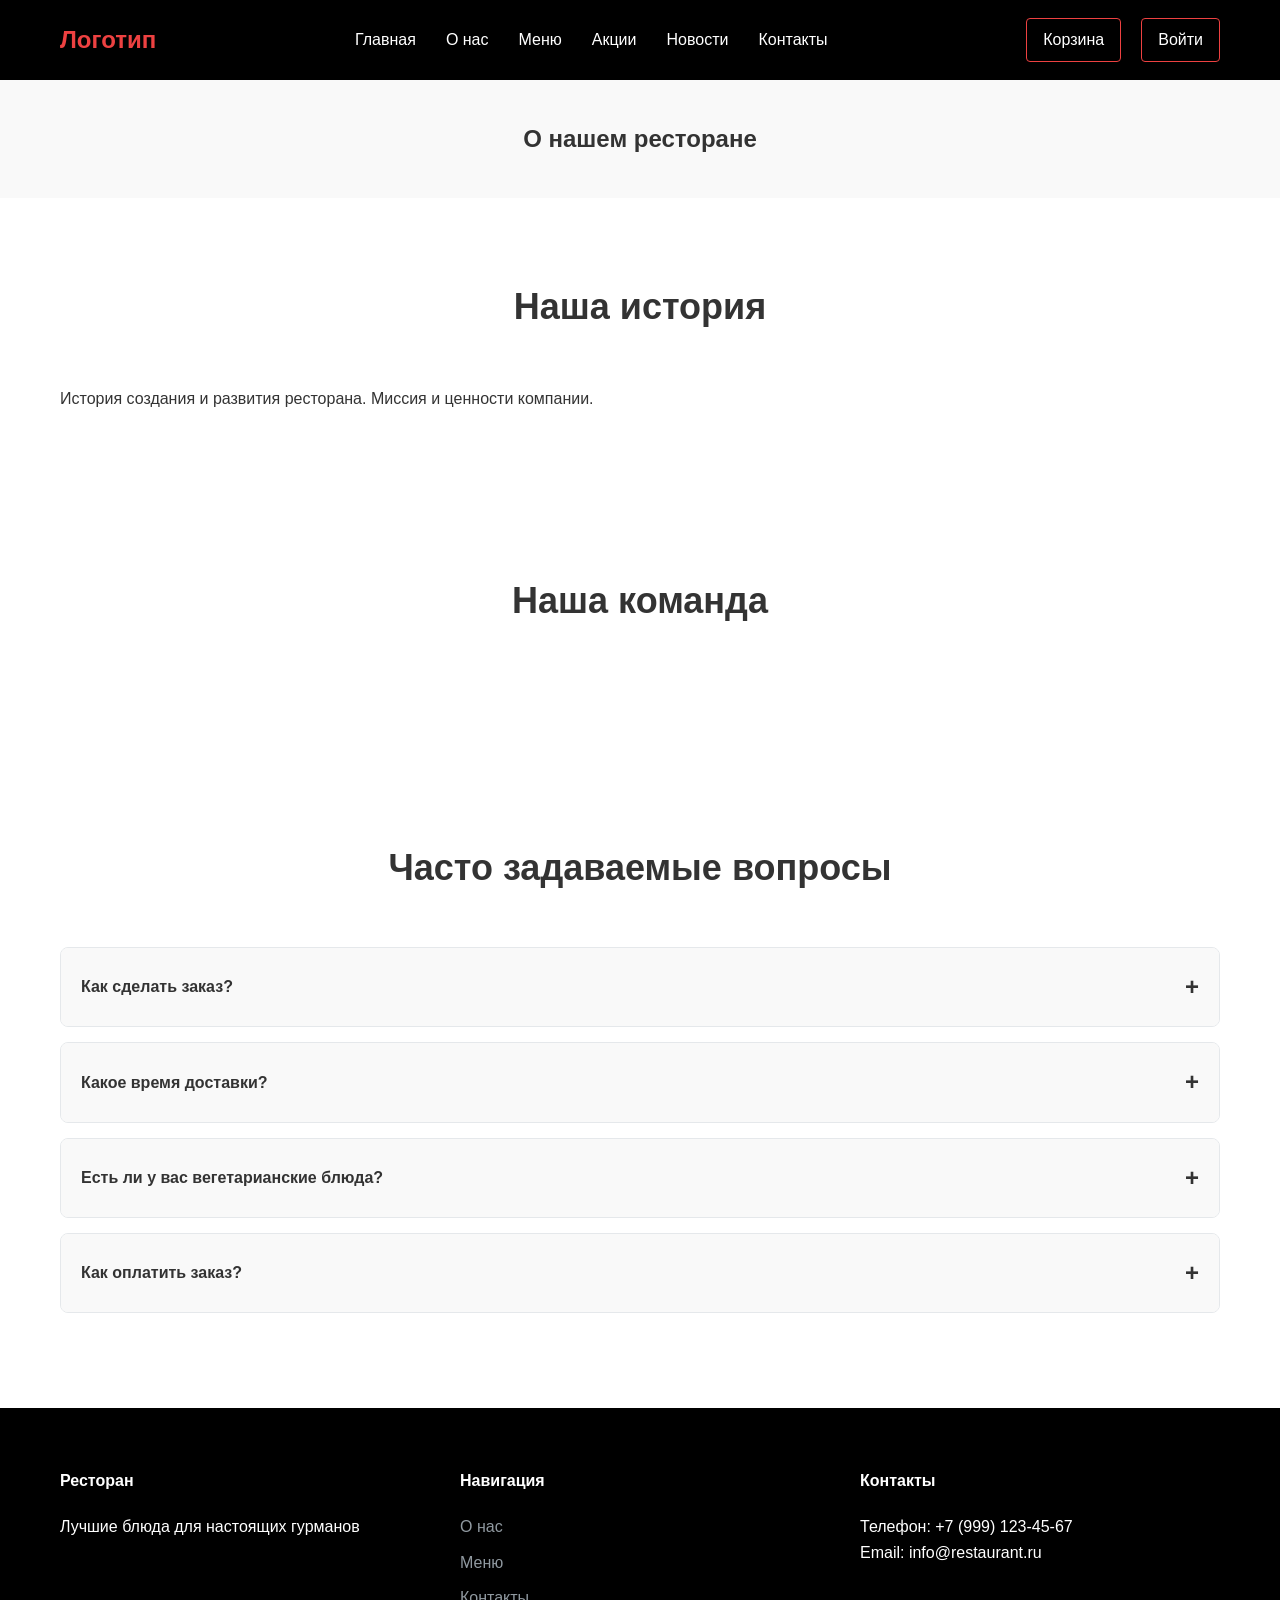
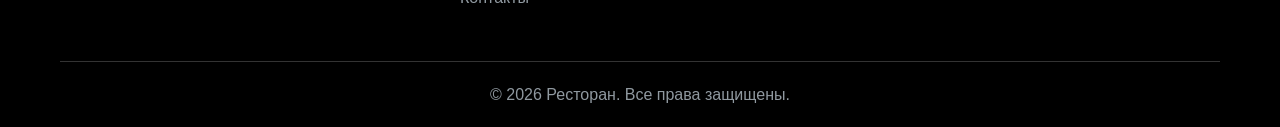
==== frontend/about.html @ 415042d4 "Initial commit: full project skeleton for restaurant-cafe practice" ====
<!DOCTYPE html>
<html lang="ru">
<head>
    <meta charset="UTF-8">
    <meta name="viewport" content="width=device-width, initial-scale=1.0">
    <title>О нас — Ресторан</title>
    <link rel="stylesheet" href="css/color.css">
    <link rel="stylesheet" href="css/style.css">
</head>
<body>
    <header class="header">
        <div class="container">
            <a href="index.html" class="logo">Логотип</a>
            <nav class="nav">
                <ul>
                    <li><a href="index.html">Главная</a></li>
                    <li><a href="about.html">О нас</a></li>
                    <li><a href="menu.html">Меню</a></li>
                    <li><a href="promotions.html">Акции</a></li>
                    <li><a href="news.html">Новости</a></li>
                    <li><a href="contact.html">Контакты</a></li>
                </ul>
            </nav>
            <div class="header-actions">
                <a href="cart.html">Корзина</a>
                <a href="login.html">Войти</a>
            </div>
        </div>
    </header>

    <section class="page-hero">
        <div class="container">
            <h1>О нашем ресторане</h1>
        </div>
    </section>

    <section class="about-story">
        <div class="container">
            <h2>Наша история</h2>
            <p>История создания и развития ресторана. Миссия и ценности компании.</p>
        </div>
    </section>

    <section class="about-team">
        <div class="container">
            <h2>Наша команда</h2>
            <div class="team-grid">
                <!-- Карточки команды -->
            </div>
        </div>
    </section>

    <section class="faq">
        <div class="container">
            <h2>Часто задаваемые вопросы</h2>
            <div class="faq-list" id="faq-list">
                <!-- FAQ аккордеон через JS -->
            </div>
        </div>
    </section>

    <footer class="footer">
        <div class="container">
            <div class="footer-grid">
                <div class="footer-col">
                    <h4>Ресторан</h4>
                    <p>Лучшие блюда для настоящих гурманов</p>
                </div>
                <div class="footer-col">
                    <h4>Навигация</h4>
                    <ul>
                        <li><a href="about.html">О нас</a></li>
                        <li><a href="menu.html">Меню</a></li>
                        <li><a href="contact.html">Контакты</a></li>
                    </ul>
                </div>
                <div class="footer-col">
                    <h4>Контакты</h4>
                    <p>Телефон: +7 (999) 123-45-67</p>
                    <p>Email: info@restaurant.ru</p>
                </div>
            </div>
            <div class="footer-bottom">
                <p>&copy; 2026 Ресторан. Все права защищены.</p>
            </div>
        </div>
    </footer>

    <script src="js/faq.js"></script>
    <script src="js/main.js"></script>
</body>
</html>
---- frontend/css/color.css ----
:root {
    /* Цветовая палитра */
    --color-primary: #ED4141;        /* Основной цвет (кнопки, акценты) */
    --color-primary-hover: #c92e2e;  /* При наведении */
    --color-bg: #FFF;                /* Фоновый цвет */
    --color-text: #333;              /* Цвет текста */
    --color-text-light: #9099A0;     /* Дополнительный текст */
    --color-header-footer: #000;     /* Шапка и подвал */
    --color-border: #E5E8EB;         /* Границы */
    --color-light: #F8B3B3;          /* Дополнительный светлый */
    --color-bg-section: #F9F9F9;     /* Фон секций */

    /* Шрифты */
    --font-main: 'Open Sans', Arial, sans-serif;
    --font-heading: 'Montserrat', Arial, sans-serif;

    /* Размеры */
    --container-width: 1200px;
    --header-height: 80px;
}
---- frontend/css/style.css ----
/* ========== RESET & BASE ========== */
*, *::before, *::after {
    margin: 0;
    padding: 0;
    box-sizing: border-box;
}

body {
    font-family: var(--font-main);
    color: var(--color-text);
    background: var(--color-bg);
    line-height: 1.6;
}

a {
    text-decoration: none;
    color: inherit;
}

ul { list-style: none; }

img { max-width: 100%; display: block; }

.container {
    max-width: var(--container-width);
    margin: 0 auto;
    padding: 0 20px;
}

/* ========== HEADER ========== */
.header {
    position: fixed;
    top: 0;
    left: 0;
    width: 100%;
    height: var(--header-height);
    background: var(--color-header-footer);
    color: #fff;
    z-index: 1000;
    display: flex;
    align-items: center;
}

.header .container {
    display: flex;
    justify-content: space-between;
    align-items: center;
    width: 100%;
}

.logo {
    font-family: var(--font-heading);
    font-size: 24px;
    font-weight: bold;
    color: var(--color-primary);
}

.nav ul {
    display: flex;
    gap: 30px;
}

.nav a {
    color: #fff;
    transition: color 0.3s;
}

.nav a:hover {
    color: var(--color-primary);
}

.header-actions {
    display: flex;
    gap: 20px;
}

.header-actions a {
    color: #fff;
    padding: 8px 16px;
    border: 1px solid var(--color-primary);
    border-radius: 4px;
    transition: all 0.3s;
}

.header-actions a:hover {
    background: var(--color-primary);
}

/* ========== BUTTONS ========== */
.btn {
    display: inline-block;
    padding: 12px 30px;
    background: var(--color-primary);
    color: #fff;
    border: none;
    border-radius: 4px;
    cursor: pointer;
    font-size: 16px;
    transition: background 0.3s;
}

.btn:hover {
    background: var(--color-primary-hover);
}

/* ========== INTRO SECTION ========== */
.intro {
    height: 100vh;
    display: flex;
    align-items: center;
    justify-content: center;
    text-align: center;
    background: linear-gradient(rgba(0,0,0,0.6), rgba(0,0,0,0.6)), url('../images/intro-bg.jpg');
    background-size: cover;
    background-position: center;
    color: #fff;
}

.intro h1 {
    font-family: var(--font-heading);
    font-size: 48px;
    margin-bottom: 20px;
}

.intro p {
    font-size: 20px;
    margin-bottom: 30px;
}

/* ========== SECTIONS ========== */
section {
    padding: 80px 0;
}

section h2 {
    font-family: var(--font-heading);
    font-size: 36px;
    text-align: center;
    margin-bottom: 50px;
}

/* ========== ADVANTAGES ========== */
.advantages {
    background: var(--color-bg-section);
}

.advantages-grid {
    display: grid;
    grid-template-columns: repeat(3, 1fr);
    gap: 30px;
}

.advantage-card {
    text-align: center;
    padding: 40px 20px;
    background: var(--color-bg);
    border-radius: 8px;
    box-shadow: 0 2px 10px rgba(0,0,0,0.1);
}

.advantage-card h3 {
    font-family: var(--font-heading);
    margin-bottom: 15px;
}

/* ========== DISHES GRID ========== */
.dishes-grid {
    display: grid;
    grid-template-columns: repeat(auto-fill, minmax(280px, 1fr));
    gap: 30px;
}

.dish-card {
    background: var(--color-bg);
    border-radius: 8px;
    overflow: hidden;
    box-shadow: 0 2px 10px rgba(0,0,0,0.1);
    transition: transform 0.3s;
}

.dish-card:hover {
    transform: translateY(-5px);
}

.dish-card img {
    width: 100%;
    height: 200px;
    object-fit: cover;
}

.dish-card-body {
    padding: 20px;
}

.dish-card h3 {
    font-family: var(--font-heading);
    margin-bottom: 10px;
}

.dish-card .price {
    color: var(--color-primary);
    font-size: 20px;
    font-weight: bold;
}

/* ========== MENU FILTERS ========== */
.menu-filters {
    display: flex;
    justify-content: center;
    gap: 15px;
    margin-bottom: 40px;
    flex-wrap: wrap;
}

.filter-btn {
    padding: 10px 25px;
    border: 2px solid var(--color-border);
    background: transparent;
    border-radius: 25px;
    cursor: pointer;
    font-size: 16px;
    transition: all 0.3s;
}

.filter-btn.active,
.filter-btn:hover {
    background: var(--color-primary);
    color: #fff;
    border-color: var(--color-primary);
}

/* ========== FOOTER ========== */
.footer {
    background: var(--color-header-footer);
    color: #fff;
    padding: 60px 0 20px;
}

.footer-grid {
    display: grid;
    grid-template-columns: repeat(3, 1fr);
    gap: 40px;
    margin-bottom: 40px;
}

.footer-col h4 {
    font-family: var(--font-heading);
    margin-bottom: 20px;
}

.footer-col ul li {
    margin-bottom: 10px;
}

.footer-col a {
    color: var(--color-text-light);
    transition: color 0.3s;
}

.footer-col a:hover {
    color: var(--color-primary);
}

.footer-bottom {
    text-align: center;
    padding-top: 20px;
    border-top: 1px solid #333;
    color: var(--color-text-light);
}

/* ========== PAGE HERO ========== */
.page-hero {
    padding-top: calc(var(--header-height) + 40px);
    padding-bottom: 40px;
    background: var(--color-bg-section);
    text-align: center;
}

/* ========== AUTH FORMS ========== */
.auth-section {
    padding-top: calc(var(--header-height) + 40px);
    min-height: 100vh;
    display: flex;
    align-items: center;
    justify-content: center;
}

.auth-form {
    width: 100%;
    max-width: 400px;
    padding: 40px;
    background: var(--color-bg);
    border-radius: 8px;
    box-shadow: 0 2px 20px rgba(0,0,0,0.1);
}

.auth-form h2 {
    margin-bottom: 30px;
}

.auth-form input {
    width: 100%;
    padding: 12px 15px;
    margin-bottom: 20px;
    border: 1px solid var(--color-border);
    border-radius: 4px;
    font-size: 16px;
}

.auth-form .btn {
    width: 100%;
}

.auth-form p {
    text-align: center;
    margin-top: 20px;
}

.auth-form a {
    color: var(--color-primary);
}

/* ========== CART ========== */
.cart-content {
    padding-top: calc(var(--header-height) + 40px);
    min-height: 60vh;
}

.cart-total {
    display: flex;
    justify-content: space-between;
    align-items: center;
    padding: 20px;
    background: var(--color-bg-section);
    border-radius: 8px;
    margin-top: 30px;
    font-size: 20px;
    font-weight: bold;
}

/* ========== FAQ ========== */
.faq-item {
    border: 1px solid var(--color-border);
    border-radius: 8px;
    margin-bottom: 15px;
    overflow: hidden;
}

.faq-question {
    padding: 20px;
    background: var(--color-bg-section);
    cursor: pointer;
    font-weight: bold;
    display: flex;
    justify-content: space-between;
    align-items: center;
}

.faq-question::after {
    content: '+';
    font-size: 24px;
    transition: transform 0.3s;
}

.faq-item.active .faq-question::after {
    content: '-';
}

.faq-answer {
    padding: 0 20px;
    max-height: 0;
    overflow: hidden;
    transition: all 0.3s;
}

.faq-item.active .faq-answer {
    padding: 20px;
    max-height: 500px;
}

/* ========== RESPONSIVE ========== */
@media (max-width: 768px) {
    .advantages-grid,
    .footer-grid {
        grid-template-columns: 1fr;
    }

    .nav ul {
        gap: 15px;
    }

    .intro h1 {
        font-size: 32px;
    }
}
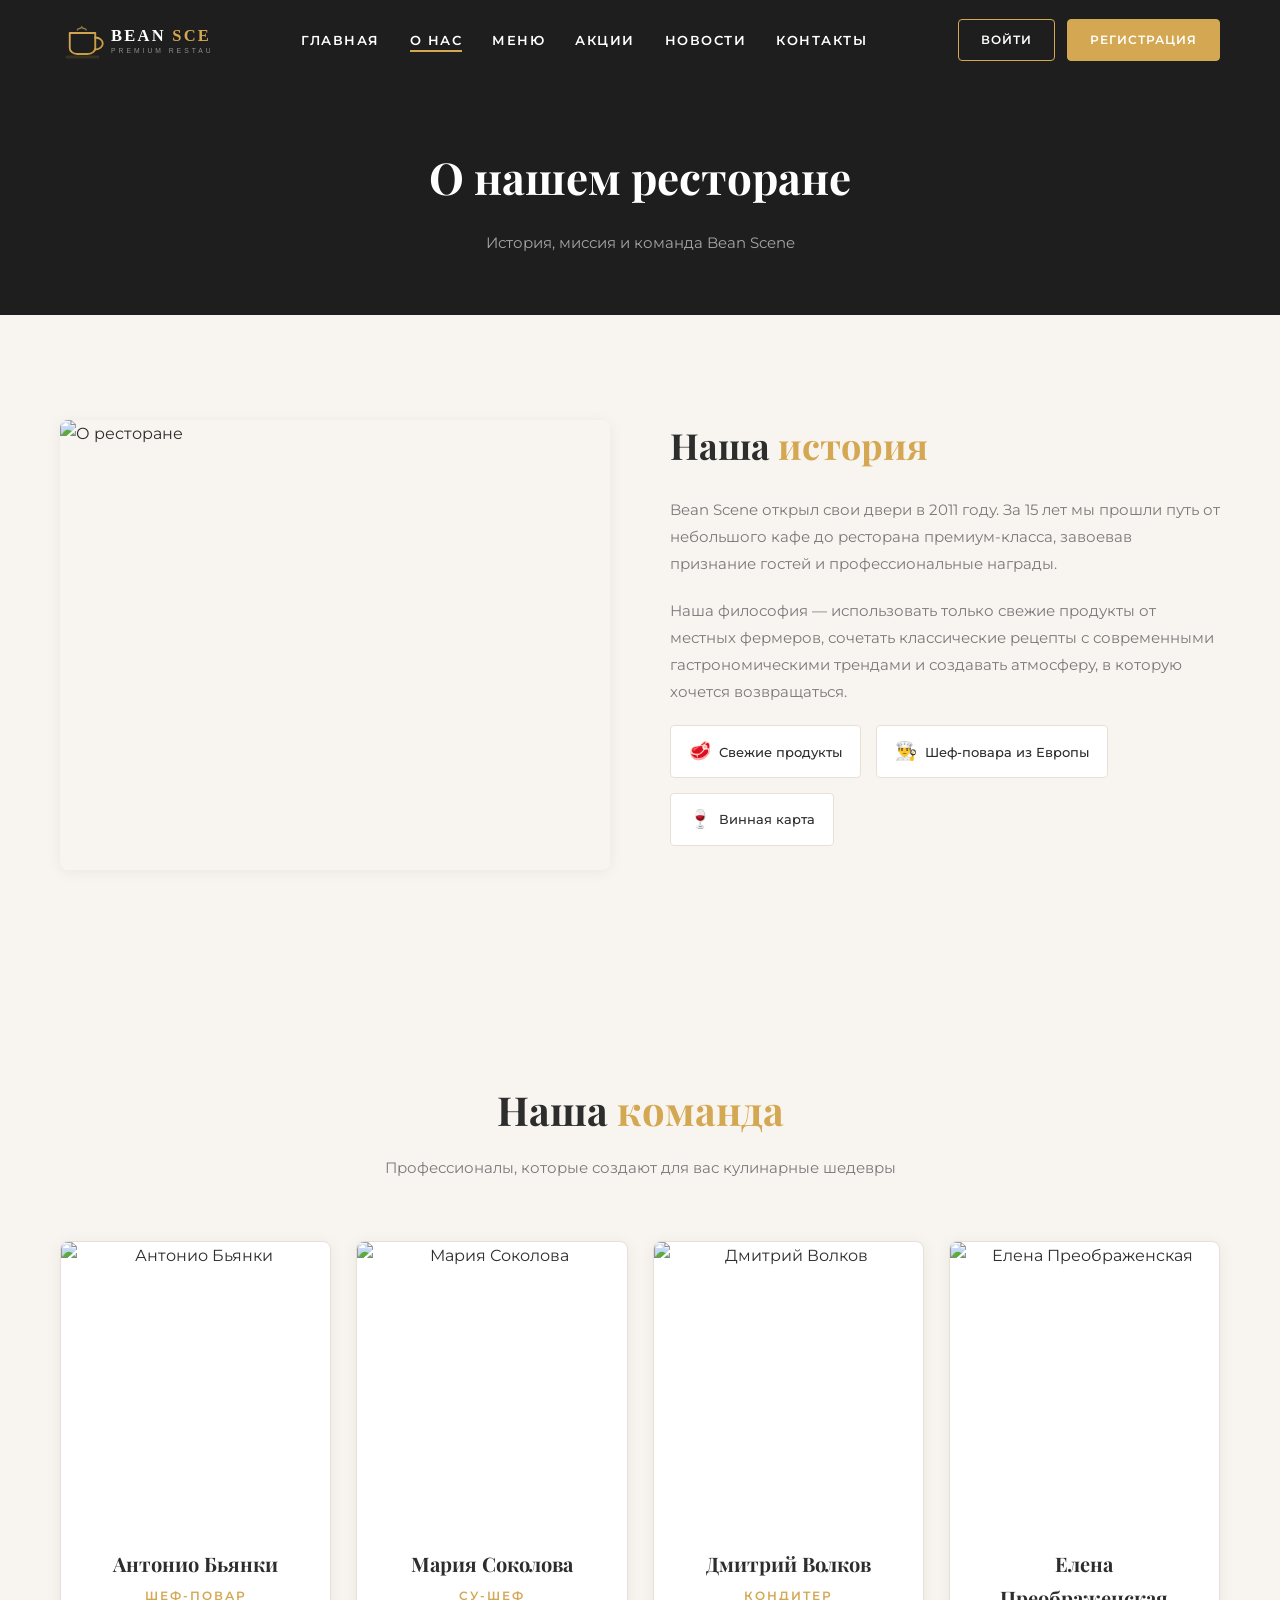
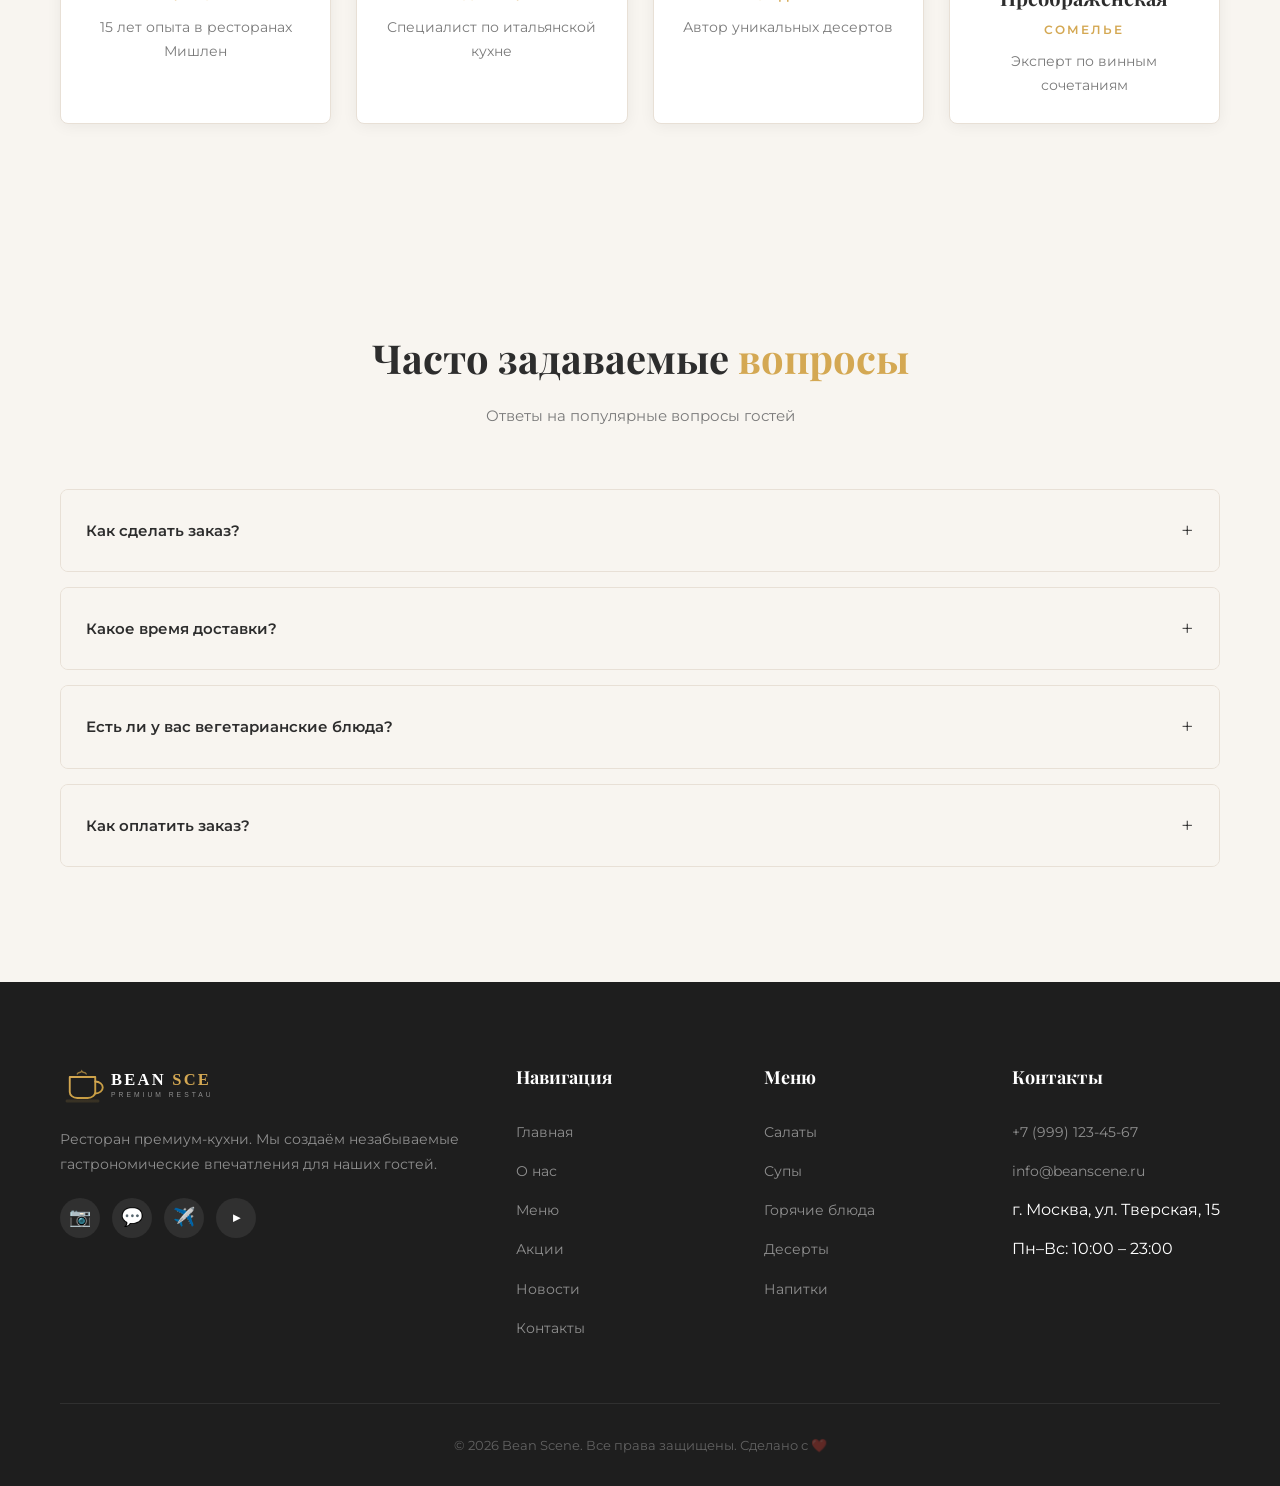
==== commit 5f3d8f14: "Add logo + full header/footer to all 8 pages: about, menu, promotions, news, contact, cart, login, r" ====
--- a/frontend/about.html
+++ b/frontend/about.html
@@ -3,18 +3,21 @@
 <head>
     <meta charset="UTF-8">
     <meta name="viewport" content="width=device-width, initial-scale=1.0">
-    <title>О нас — Ресторан</title>
+    <title>О нас — Bean Scene</title>
     <link rel="stylesheet" href="css/color.css">
     <link rel="stylesheet" href="css/style.css">
+    <link rel="icon" type="image/svg+xml" href="images/logo.svg">
 </head>
 <body>
-    <header class="header">
+    <header class="header" id="header">
         <div class="container">
-            <a href="index.html" class="logo">Логотип</a>
+            <a href="index.html" class="logo">
+                <img src="images/logo.svg" alt="Bean Scene" height="50">
+            </a>
             <nav class="nav">
                 <ul>
                     <li><a href="index.html">Главная</a></li>
-                    <li><a href="about.html">О нас</a></li>
+                    <li><a href="about.html" class="active">О нас</a></li>
                     <li><a href="menu.html">Меню</a></li>
                     <li><a href="promotions.html">Акции</a></li>
                     <li><a href="news.html">Новости</a></li>
@@ -22,8 +25,8 @@
                 </ul>
             </nav>
             <div class="header-actions">
-                <a href="cart.html">Корзина</a>
                 <a href="login.html">Войти</a>
+                <a href="register.html" class="btn-primary">Регистрация</a>
             </div>
         </div>
     </header>
@@ -31,30 +34,97 @@
     <section class="page-hero">
         <div class="container">
             <h1>О нашем ресторане</h1>
+            <p>История, миссия и команда Bean Scene</p>
         </div>
     </section>
 
-    <section class="about-story">
+    <section class="about">
         <div class="container">
-            <h2>Наша история</h2>
-            <p>История создания и развития ресторана. Миссия и ценности компании.</p>
-        </div>
-    </section>
-
-    <section class="about-team">
-        <div class="container">
-            <h2>Наша команда</h2>
-            <div class="team-grid">
-                <!-- Карточки команды -->
+            <div class="about-grid">
+                <div class="about-image fade-in">
+                    <img src="images/about.jpg" alt="О ресторане">
+                </div>
+                <div class="about-text fade-in">
+                    <h2>Наша <span>история</span></h2>
+                    <p>Bean Scene открыл свои двери в 2011 году. За 15 лет мы прошли путь от небольшого кафе до ресторана премиум-класса, завоевав признание гостей и профессиональные награды.</p>
+                    <p>Наша философия — использовать только свежие продукты от местных фермеров, сочетать классические рецепты с современными гастрономическими трендами и создавать атмосферу, в которую хочется возвращаться.</p>
+                    <div class="about-features">
+                        <div class="about-feature">
+                            <span class="feature-icon">🥩</span>
+                            <span>Свежие продукты</span>
+                        </div>
+                        <div class="about-feature">
+                            <span class="feature-icon">👨‍🍳</span>
+                            <span>Шеф-повара из Европы</span>
+                        </div>
+                        <div class="about-feature">
+                            <span class="feature-icon">🍷</span>
+                            <span>Винная карта</span>
+                        </div>
+                    </div>
+                </div>
             </div>
         </div>
     </section>
 
-    <section class="faq">
+    <section class="team-section">
         <div class="container">
-            <h2>Часто задаваемые вопросы</h2>
+            <h2 class="section-title fade-in">Наша <span>команда</span></h2>
+            <p class="section-subtitle fade-in">Профессионалы, которые создают для вас кулинарные шедевры</p>
+            <div class="team-grid">
+                <div class="team-card fade-in">
+                    <img class="team-card-image" src="images/placeholder.jpg" alt="Антонио Бьянки">
+                    <div class="team-card-body">
+                        <h3>Антонио Бьянки</h3>
+                        <div class="team-role">Шеф-повар</div>
+                        <p>15 лет опыта в ресторанах Мишлен</p>
+                    </div>
+                </div>
+                <div class="team-card fade-in">
+                    <img class="team-card-image" src="images/placeholder.jpg" alt="Мария Соколова">
+                    <div class="team-card-body">
+                        <h3>Мария Соколова</h3>
+                        <div class="team-role">Су-шеф</div>
+                        <p>Специалист по итальянской кухне</p>
+                    </div>
+                </div>
+                <div class="team-card fade-in">
+                    <img class="team-card-image" src="images/placeholder.jpg" alt="Дмитрий Волков">
+                    <div class="team-card-body">
+                        <h3>Дмитрий Волков</h3>
+                        <div class="team-role">Кондитер</div>
+                        <p>Автор уникальных десертов</p>
+                    </div>
+                </div>
+                <div class="team-card fade-in">
+                    <img class="team-card-image" src="images/placeholder.jpg" alt="Елена Преображенская">
+                    <div class="team-card-body">
+                        <h3>Елена Преображенская</h3>
+                        <div class="team-role">Сомелье</div>
+                        <p>Эксперт по винным сочетаниям</p>
+                    </div>
+                </div>
+            </div>
+        </div>
+    </section>
+
+    <section class="reviews">
+        <div class="container">
+            <h2 class="section-title fade-in">Часто задаваемые <span>вопросы</span></h2>
+            <p class="section-subtitle fade-in">Ответы на популярные вопросы гостей</p>
             <div class="faq-list" id="faq-list">
-                <!-- FAQ аккордеон через JS -->
+                <div class="faq-item">
+                    <div class="faq-question">Как забронировать столик?</div>
+                    <div class="faq-answer">Вы можете забронировать столик через форму на сайте, по телефону +7 (999) 123-45-67 или написав нам на email.</div>
+                </div>
+                <div class="faq-item">
+                    <div class="faq-question">Есть ли у вас доставка?</div>
+                    <div class="faq-answer">Да, мы доставляем блюда по Москве в пределах МКАД. Минимальная сумма заказа — 1500 ₽.</div>
+                </div>
+                <div class="faq-item">
+                    <div class="faq-question">Работаете ли вы в праздничные дни?</div>
+                    <div class="faq-answer">Да, мы работаем ежедневно с 10:00 до 23:00, включая выходные и праздничные дни.</div>
+                </div>
             </div>
         </div>
     </section>
@@ -63,25 +133,50 @@
         <div class="container">
             <div class="footer-grid">
                 <div class="footer-col">
-                    <h4>Ресторан</h4>
-                    <p>Лучшие блюда для настоящих гурманов</p>
+                    <a href="index.html" class="logo" style="margin-bottom: 20px;">
+                        <img src="images/logo.svg" alt="Bean Scene" height="40">
+                    </a>
+                    <p>Ресторан премиум-кухни. Мы создаём незабываемые гастрономические впечатления для наших гостей.</p>
+                    <div class="social-links">
+                        <a href="#" title="Instagram">📷</a>
+                        <a href="#" title="VK">💬</a>
+                        <a href="#" title="Telegram">✈️</a>
+                        <a href="#" title="YouTube">▶️</a>
+                    </div>
                 </div>
                 <div class="footer-col">
                     <h4>Навигация</h4>
                     <ul>
+                        <li><a href="index.html">Главная</a></li>
                         <li><a href="about.html">О нас</a></li>
                         <li><a href="menu.html">Меню</a></li>
+                        <li><a href="promotions.html">Акции</a></li>
+                        <li><a href="news.html">Новости</a></li>
                         <li><a href="contact.html">Контакты</a></li>
                     </ul>
                 </div>
                 <div class="footer-col">
+                    <h4>Меню</h4>
+                    <ul>
+                        <li><a href="menu.html">Салаты</a></li>
+                        <li><a href="menu.html">Супы</a></li>
+                        <li><a href="menu.html">Горячие блюда</a></li>
+                        <li><a href="menu.html">Десерты</a></li>
+                        <li><a href="menu.html">Напитки</a></li>
+                    </ul>
+                </div>
+                <div class="footer-col">
                     <h4>Контакты</h4>
-                    <p>Телефон: +7 (999) 123-45-67</p>
-                    <p>Email: info@restaurant.ru</p>
+                    <ul>
+                        <li><a href="tel:+79991234567">+7 (999) 123-45-67</a></li>
+                        <li><a href="mailto:info@beanscene.ru">info@beanscene.ru</a></li>
+                        <li>г. Москва, ул. Тверская, 15</li>
+                        <li>Пн–Вс: 10:00 – 23:00</li>
+                    </ul>
                 </div>
             </div>
             <div class="footer-bottom">
-                <p>&copy; 2026 Ресторан. Все права защищены.</p>
+                <p>&copy; 2026 Bean Scene. Все права защищены. Сделано с ❤️</p>
             </div>
         </div>
     </footer>
--- a/frontend/css/color.css
+++ b/frontend/css/color.css
@@ -1,20 +1,25 @@
 :root {
-    /* Цветовая палитра */
-    --color-primary: #ED4141;        /* Основной цвет (кнопки, акценты) */
-    --color-primary-hover: #c92e2e;  /* При наведении */
-    --color-bg: #FFF;                /* Фоновый цвет */
-    --color-text: #333;              /* Цвет текста */
-    --color-text-light: #9099A0;     /* Дополнительный текст */
-    --color-header-footer: #000;     /* Шапка и подвал */
-    --color-border: #E5E8EB;         /* Границы */
-    --color-light: #F8B3B3;          /* Дополнительный светлый */
-    --color-bg-section: #F9F9F9;     /* Фон секций */
+    /* === Цветовая палитра (65+ Restaurant Templates Style) === */
+    --color-primary: #D4A853;        /* Золотистый — акценты */
+    --color-primary-hover: #c49a3f;  /* При наведении */
+    --color-bg: #FFF;                /* Фоновый */
+    --color-bg-dark: #1E1E1E;        /* Тёмный фон */
+    --color-bg-section: #F8F5F0;     /* Светлый кремовый для секций */
+    --color-bg-card: #FFF;           /* Фон карточек */
+    --color-text: #2D2D2D;           /* Основной текст */
+    --color-text-light: #7A7A7A;     /* Дополнительный текст */
+    --color-text-white: #FFF;        /* Белый текст */
+    --color-border: #E8E0D6;         /* Границы */
+    --color-overlay: rgba(0,0,0,0.6); /* Оверлей на hero */
 
-    /* Шрифты */
-    --font-main: 'Open Sans', Arial, sans-serif;
-    --font-heading: 'Montserrat', Arial, sans-serif;
+    /* === Шрифты === */
+    --font-main: 'Montserrat', 'Inter', Arial, sans-serif;
+    --font-heading: 'Playfair Display', 'Georgia', serif;
 
-    /* Размеры */
+    /* === Размеры === */
     --container-width: 1200px;
     --header-height: 80px;
+    --border-radius: 8px;
+    --shadow-card: 0 2px 15px rgba(0,0,0,0.06);
+    --shadow-hover: 0 8px 30px rgba(0,0,0,0.12);
 }
--- a/frontend/css/style.css
+++ b/frontend/css/style.css
@@ -1,3 +1,11 @@
+/* =============================================
+   СТИЛИ — 65+ Restaurant Templates Style
+   Элегантный, минималистичный ресторан
+   ============================================= */
+
+/* ========== GOOGLE FONTS ========== */
+@import url('https://fonts.googleapis.com/css2?family=Montserrat:wght@400;500;600;700&family=Playfair+Display:wght@400;500;600;700&display=swap');
+
 /* ========== RESET & BASE ========== */
 *, *::before, *::after {
     margin: 0;
@@ -5,21 +13,31 @@
     box-sizing: border-box;
 }
 
+html {
+    scroll-behavior: smooth;
+}
+
 body {
     font-family: var(--font-main);
     color: var(--color-text);
     background: var(--color-bg);
-    line-height: 1.6;
+    line-height: 1.7;
+    overflow-x: hidden;
 }
 
 a {
     text-decoration: none;
     color: inherit;
+    transition: color 0.3s;
 }
 
 ul { list-style: none; }
 
-img { max-width: 100%; display: block; }
+img {
+    max-width: 100%;
+    display: block;
+    height: auto;
+}
 
 .container {
     max-width: var(--container-width);
@@ -34,11 +52,17 @@
     left: 0;
     width: 100%;
     height: var(--header-height);
-    background: var(--color-header-footer);
-    color: #fff;
+    background: transparent;
+    color: var(--color-text-white);
     z-index: 1000;
     display: flex;
     align-items: center;
+    transition: all 0.4s;
+}
+
+.header.scrolled {
+    background: var(--color-bg-dark);
+    box-shadow: 0 2px 20px rgba(0,0,0,0.3);
 }
 
 .header .container {
@@ -49,10 +73,19 @@
 }
 
 .logo {
-    font-family: var(--font-heading);
-    font-size: 24px;
-    font-weight: bold;
-    color: var(--color-primary);
+    display: flex;
+    align-items: center;
+}
+
+.logo img {
+    height: 45px;
+    width: auto;
+    display: block;
+    transition: opacity 0.3s;
+}
+
+.logo:hover img {
+    opacity: 0.9;
 }
 
 .nav ul {
@@ -61,8 +94,29 @@
 }
 
 .nav a {
-    color: #fff;
-    transition: color 0.3s;
+    color: var(--color-text-white);
+    font-size: 13px;
+    font-weight: 600;
+    text-transform: uppercase;
+    letter-spacing: 1.5px;
+    position: relative;
+    padding-bottom: 4px;
+}
+
+.nav a::after {
+    content: '';
+    position: absolute;
+    bottom: 0;
+    left: 0;
+    width: 0;
+    height: 2px;
+    background: var(--color-primary);
+    transition: width 0.3s;
+}
+
+.nav a:hover::after,
+.nav a.active::after {
+    width: 100%;
 }
 
 .nav a:hover {
@@ -71,209 +125,922 @@
 
 .header-actions {
     display: flex;
-    gap: 20px;
+    gap: 12px;
+    align-items: center;
 }
 
 .header-actions a {
-    color: #fff;
-    padding: 8px 16px;
+    color: var(--color-text-white);
+    padding: 10px 22px;
     border: 1px solid var(--color-primary);
     border-radius: 4px;
+    font-size: 12px;
+    font-weight: 600;
+    text-transform: uppercase;
+    letter-spacing: 1px;
     transition: all 0.3s;
 }
 
 .header-actions a:hover {
     background: var(--color-primary);
+    color: var(--color-text-white);
+}
+
+.header-actions .btn-primary {
+    background: var(--color-primary);
+    border-color: var(--color-primary);
+}
+
+.header-actions .btn-primary:hover {
+    background: var(--color-primary-hover);
+    border-color: var(--color-primary-hover);
 }
 
 /* ========== BUTTONS ========== */
 .btn {
     display: inline-block;
-    padding: 12px 30px;
+    padding: 14px 36px;
     background: var(--color-primary);
-    color: #fff;
+    color: var(--color-text-white);
     border: none;
     border-radius: 4px;
     cursor: pointer;
-    font-size: 16px;
-    transition: background 0.3s;
+    font-size: 13px;
+    font-weight: 600;
+    font-family: var(--font-main);
+    text-transform: uppercase;
+    letter-spacing: 1.5px;
+    transition: all 0.3s;
+    text-align: center;
 }
 
 .btn:hover {
     background: var(--color-primary-hover);
-}
-
-/* ========== INTRO SECTION ========== */
-.intro {
+    transform: translateY(-2px);
+    box-shadow: 0 6px 20px rgba(212, 168, 83, 0.35);
+}
+
+.btn-outline {
+    background: transparent;
+    border: 1px solid var(--color-primary);
+    color: var(--color-primary);
+}
+
+.btn-outline:hover {
+    background: var(--color-primary);
+    color: var(--color-text-white);
+}
+
+/* ========== HERO SECTION ========== */
+.hero {
     height: 100vh;
+    min-height: 700px;
     display: flex;
     align-items: center;
     justify-content: center;
     text-align: center;
-    background: linear-gradient(rgba(0,0,0,0.6), rgba(0,0,0,0.6)), url('../images/intro-bg.jpg');
+    background: linear-gradient(var(--color-overlay), var(--color-overlay)), 
+                url('../images/hero-bg.jpg');
     background-size: cover;
     background-position: center;
-    color: #fff;
-}
-
-.intro h1 {
+    background-attachment: fixed;
+    color: var(--color-text-white);
+    position: relative;
+}
+
+.hero-content {
+    max-width: 750px;
+    padding: 0 20px;
+}
+
+.hero-subtitle {
+    font-size: 14px;
+    letter-spacing: 4px;
+    text-transform: uppercase;
+    color: var(--color-primary);
+    margin-bottom: 20px;
+    font-weight: 600;
+}
+
+.hero h1 {
+    font-family: var(--font-heading);
+    font-size: 64px;
+    font-weight: 700;
+    line-height: 1.15;
+    margin-bottom: 20px;
+}
+
+.hero h1 span {
+    color: var(--color-primary);
+}
+
+.hero p {
+    font-size: 16px;
+    color: rgba(255,255,255,0.8);
+    margin-bottom: 35px;
+    max-width: 550px;
+    margin-left: auto;
+    margin-right: auto;
+    line-height: 1.8;
+}
+
+.hero-buttons {
+    display: flex;
+    gap: 15px;
+    justify-content: center;
+    flex-wrap: wrap;
+}
+
+/* ========== SECTION COMMON ========== */
+section {
+    padding: 100px 0;
+}
+
+.section-title {
+    font-family: var(--font-heading);
+    font-size: 40px;
+    text-align: center;
+    margin-bottom: 10px;
+    color: var(--color-text);
+}
+
+.section-title span {
+    color: var(--color-primary);
+}
+
+.section-subtitle {
+    text-align: center;
+    color: var(--color-text-light);
+    font-size: 15px;
+    margin-bottom: 60px;
+    max-width: 550px;
+    margin-left: auto;
+    margin-right: auto;
+    line-height: 1.8;
+}
+
+/* ========== ABOUT SECTION ========== */
+.about {
+    background: var(--color-bg-section);
+}
+
+.about-grid {
+    display: grid;
+    grid-template-columns: 1fr 1fr;
+    gap: 60px;
+    align-items: center;
+}
+
+.about-image {
+    border-radius: var(--border-radius);
+    overflow: hidden;
+    box-shadow: var(--shadow-card);
+}
+
+.about-image img {
+    width: 100%;
+    height: 450px;
+    object-fit: cover;
+    transition: transform 0.5s;
+}
+
+.about-image:hover img {
+    transform: scale(1.03);
+}
+
+.about-text h2 {
+    font-family: var(--font-heading);
+    font-size: 36px;
+    margin-bottom: 20px;
+}
+
+.about-text h2 span {
+    color: var(--color-primary);
+}
+
+.about-text p {
+    color: var(--color-text-light);
+    margin-bottom: 20px;
+    font-size: 15px;
+    line-height: 1.8;
+}
+
+.about-features {
+    display: flex;
+    gap: 15px;
+    margin-bottom: 30px;
+    flex-wrap: wrap;
+}
+
+.about-feature {
+    display: flex;
+    align-items: center;
+    gap: 8px;
+    background: var(--color-bg);
+    padding: 10px 18px;
+    border-radius: 4px;
+    font-size: 13px;
+    font-weight: 500;
+    border: 1px solid var(--color-border);
+}
+
+.feature-icon {
+    font-size: 18px;
+}
+
+/* ========== SPECIAL DISHES ========== */
+.specials-grid {
+    display: grid;
+    grid-template-columns: repeat(auto-fill, minmax(350px, 1fr));
+    gap: 25px;
+}
+
+.special-card {
+    display: flex;
+    background: var(--color-bg-card);
+    border-radius: var(--border-radius);
+    overflow: hidden;
+    box-shadow: var(--shadow-card);
+    transition: all 0.4s;
+    border: 1px solid var(--color-border);
+}
+
+.special-card:hover {
+    transform: translateY(-4px);
+    box-shadow: var(--shadow-hover);
+}
+
+.special-card-image {
+    width: 130px;
+    min-height: 150px;
+    object-fit: cover;
+    flex-shrink: 0;
+}
+
+.special-card-body {
+    padding: 20px;
+    display: flex;
+    flex-direction: column;
+    justify-content: center;
+}
+
+.special-card-body h3 {
+    font-family: var(--font-heading);
+    font-size: 18px;
+    margin-bottom: 6px;
+}
+
+.special-card-body .special-badge {
+    display: inline-block;
+    background: var(--color-primary);
+    color: white;
+    font-size: 10px;
+    padding: 3px 10px;
+    border-radius: 2px;
+    text-transform: uppercase;
+    letter-spacing: 1px;
+    margin-bottom: 8px;
+    width: fit-content;
+}
+
+.special-card-body p {
+    color: var(--color-text-light);
+    font-size: 13px;
+    margin-bottom: 10px;
+}
+
+.special-card-body .price {
+    color: var(--color-primary);
+    font-size: 20px;
+    font-weight: 700;
+    font-family: var(--font-heading);
+}
+
+/* ========== STATS ========== */
+.stats {
+    background: var(--color-bg-dark);
+    color: var(--color-text-white);
+}
+
+.stats-grid {
+    display: grid;
+    grid-template-columns: repeat(4, 1fr);
+    gap: 30px;
+    text-align: center;
+}
+
+.stat-item {
+    padding: 40px 20px;
+}
+
+.stat-number {
     font-family: var(--font-heading);
     font-size: 48px;
-    margin-bottom: 20px;
-}
-
-.intro p {
-    font-size: 20px;
-    margin-bottom: 30px;
-}
-
-/* ========== SECTIONS ========== */
-section {
-    padding: 80px 0;
-}
-
-section h2 {
-    font-family: var(--font-heading);
-    font-size: 36px;
-    text-align: center;
+    font-weight: 700;
+    color: var(--color-primary);
+    margin-bottom: 10px;
+}
+
+.stat-label {
+    font-size: 14px;
+    color: rgba(255,255,255,0.6);
+    text-transform: uppercase;
+    letter-spacing: 2px;
+}
+
+/* ========== MENU SECTION ========== */
+.menu-section {
+    background: var(--color-bg);
+}
+
+.menu-filters {
+    display: flex;
+    justify-content: center;
+    gap: 10px;
     margin-bottom: 50px;
-}
-
-/* ========== ADVANTAGES ========== */
-.advantages {
-    background: var(--color-bg-section);
-}
-
-.advantages-grid {
-    display: grid;
-    grid-template-columns: repeat(3, 1fr);
-    gap: 30px;
-}
-
-.advantage-card {
-    text-align: center;
-    padding: 40px 20px;
-    background: var(--color-bg);
-    border-radius: 8px;
-    box-shadow: 0 2px 10px rgba(0,0,0,0.1);
-}
-
-.advantage-card h3 {
-    font-family: var(--font-heading);
-    margin-bottom: 15px;
-}
-
-/* ========== DISHES GRID ========== */
+    flex-wrap: wrap;
+}
+
+.filter-btn {
+    padding: 10px 24px;
+    border: 1px solid var(--color-border);
+    background: transparent;
+    border-radius: 4px;
+    cursor: pointer;
+    font-size: 13px;
+    font-weight: 500;
+    font-family: var(--font-main);
+    text-transform: uppercase;
+    letter-spacing: 1px;
+    transition: all 0.3s;
+}
+
+.filter-btn.active,
+.filter-btn:hover {
+    background: var(--color-primary);
+    color: var(--color-text-white);
+    border-color: var(--color-primary);
+}
+
 .dishes-grid {
     display: grid;
     grid-template-columns: repeat(auto-fill, minmax(280px, 1fr));
-    gap: 30px;
+    gap: 25px;
 }
 
 .dish-card {
+    background: var(--color-bg-card);
+    border-radius: var(--border-radius);
+    overflow: hidden;
+    box-shadow: var(--shadow-card);
+    transition: all 0.4s;
+    border: 1px solid var(--color-border);
+}
+
+.dish-card:hover {
+    transform: translateY(-6px);
+    box-shadow: var(--shadow-hover);
+}
+
+.dish-card-image {
+    width: 100%;
+    height: 220px;
+    object-fit: cover;
+    transition: transform 0.5s;
+}
+
+.dish-card:hover .dish-card-image {
+    transform: scale(1.05);
+}
+
+.dish-card-body {
+    padding: 25px;
+}
+
+.dish-card-body h3 {
+    font-family: var(--font-heading);
+    font-size: 20px;
+    margin-bottom: 8px;
+}
+
+.dish-card-body p {
+    color: var(--color-text-light);
+    font-size: 14px;
+    margin-bottom: 15px;
+}
+
+.dish-card-footer {
+    display: flex;
+    justify-content: space-between;
+    align-items: center;
+}
+
+.dish-card .price {
+    color: var(--color-primary);
+    font-size: 22px;
+    font-weight: 700;
+    font-family: var(--font-heading);
+}
+
+.dish-card .btn {
+    padding: 8px 18px;
+    font-size: 11px;
+}
+
+/* ========== TEAM ========== */
+.team-section {
+    background: var(--color-bg-section);
+}
+
+.team-grid {
+    display: grid;
+    grid-template-columns: repeat(auto-fill, minmax(260px, 1fr));
+    gap: 25px;
+}
+
+.team-card {
+    background: var(--color-bg-card);
+    border-radius: var(--border-radius);
+    overflow: hidden;
+    box-shadow: var(--shadow-card);
+    text-align: center;
+    transition: all 0.4s;
+    border: 1px solid var(--color-border);
+}
+
+.team-card:hover {
+    transform: translateY(-6px);
+    box-shadow: var(--shadow-hover);
+}
+
+.team-card-image {
+    width: 100%;
+    height: 280px;
+    object-fit: cover;
+}
+
+.team-card-body {
+    padding: 25px;
+}
+
+.team-card-body h3 {
+    font-family: var(--font-heading);
+    font-size: 20px;
+    margin-bottom: 5px;
+}
+
+.team-card-body .team-role {
+    color: var(--color-primary);
+    font-size: 12px;
+    font-weight: 600;
+    text-transform: uppercase;
+    letter-spacing: 2px;
+    margin-bottom: 10px;
+}
+
+.team-card-body p {
+    color: var(--color-text-light);
+    font-size: 14px;
+}
+
+/* ========== BOOKING ========== */
+.booking-section {
+    background: var(--color-bg-dark);
+    color: var(--color-text-white);
+}
+
+.booking-wrapper {
+    display: grid;
+    grid-template-columns: 1fr 1fr;
+    gap: 60px;
+    align-items: center;
+}
+
+.booking-info h2 {
+    font-family: var(--font-heading);
+    font-size: 40px;
+    margin-bottom: 20px;
+}
+
+.booking-info h2 span {
+    color: var(--color-primary);
+}
+
+.booking-info p {
+    color: rgba(255,255,255,0.7);
+    margin-bottom: 30px;
+    font-size: 15px;
+    line-height: 1.8;
+}
+
+.booking-contacts p {
+    margin-bottom: 12px;
+    font-size: 15px;
+}
+
+.booking-contacts a {
+    color: var(--color-primary);
+}
+
+.booking-form {
     background: var(--color-bg);
-    border-radius: 8px;
+    padding: 40px;
+    border-radius: var(--border-radius);
+    box-shadow: var(--shadow-card);
+}
+
+.form-row {
+    display: grid;
+    grid-template-columns: 1fr 1fr;
+    gap: 15px;
+    margin-bottom: 15px;
+}
+
+.booking-form input,
+.booking-form textarea {
+    width: 100%;
+    padding: 14px 16px;
+    border: 1px solid var(--color-border);
+    border-radius: 4px;
+    font-size: 14px;
+    font-family: var(--font-main);
+    transition: border-color 0.3s;
+    color: var(--color-text);
+}
+
+.booking-form input:focus,
+.booking-form textarea:focus {
+    outline: none;
+    border-color: var(--color-primary);
+}
+
+.booking-form textarea {
+    height: 100px;
+    resize: vertical;
+    margin-bottom: 15px;
+}
+
+/* ========== REVIEWS ========== */
+.reviews {
+    background: var(--color-bg-section);
+}
+
+.reviews-grid {
+    display: grid;
+    grid-template-columns: repeat(auto-fill, minmax(320px, 1fr));
+    gap: 25px;
+}
+
+.review-card {
+    background: var(--color-bg-card);
+    padding: 35px;
+    border-radius: var(--border-radius);
+    box-shadow: var(--shadow-card);
+    text-align: center;
+    border: 1px solid var(--color-border);
+}
+
+.review-card .quote {
+    font-size: 36px;
+    color: var(--color-primary);
+    margin-bottom: 15px;
+    font-family: var(--font-heading);
+    line-height: 1;
+}
+
+.review-card p {
+    font-style: italic;
+    color: var(--color-text-light);
+    margin-bottom: 20px;
+    font-size: 14px;
+    line-height: 1.8;
+}
+
+.review-card .reviewer-name {
+    font-weight: 600;
+    color: var(--color-text);
+    font-size: 15px;
+}
+
+.review-card .rating {
+    color: var(--color-primary);
+    font-size: 16px;
+    margin-top: 10px;
+    letter-spacing: 3px;
+}
+
+/* ========== GALLERY ========== */
+.gallery-section {
+    background: var(--color-bg);
+}
+
+.gallery-grid {
+    display: grid;
+    grid-template-columns: repeat(3, 1fr);
+    gap: 12px;
+}
+
+.gallery-item {
+    border-radius: var(--border-radius);
     overflow: hidden;
-    box-shadow: 0 2px 10px rgba(0,0,0,0.1);
-    transition: transform 0.3s;
-}
-
-.dish-card:hover {
-    transform: translateY(-5px);
-}
-
-.dish-card img {
-    width: 100%;
-    height: 200px;
+    position: relative;
+    cursor: pointer;
+}
+
+.gallery-item img {
+    width: 100%;
+    height: 250px;
     object-fit: cover;
-}
-
-.dish-card-body {
-    padding: 20px;
-}
-
-.dish-card h3 {
-    font-family: var(--font-heading);
-    margin-bottom: 10px;
-}
-
-.dish-card .price {
-    color: var(--color-primary);
+    transition: transform 0.5s;
+}
+
+.gallery-item:hover img {
+    transform: scale(1.1);
+}
+
+.gallery-item .gallery-overlay {
+    position: absolute;
+    top: 0;
+    left: 0;
+    width: 100%;
+    height: 100%;
+    background: rgba(0,0,0,0.5);
+    display: flex;
+    align-items: center;
+    justify-content: center;
+    opacity: 0;
+    transition: opacity 0.3s;
+    color: white;
+    font-size: 28px;
+}
+
+.gallery-item:hover .gallery-overlay {
+    opacity: 1;
+}
+
+/* ========== NEWS ========== */
+.news-section {
+    background: var(--color-bg-section);
+}
+
+.news-grid {
+    display: grid;
+    grid-template-columns: repeat(auto-fill, minmax(340px, 1fr));
+    gap: 25px;
+}
+
+.news-card {
+    background: var(--color-bg-card);
+    border-radius: var(--border-radius);
+    overflow: hidden;
+    box-shadow: var(--shadow-card);
+    transition: all 0.4s;
+    border: 1px solid var(--color-border);
+}
+
+.news-card:hover {
+    transform: translateY(-6px);
+    box-shadow: var(--shadow-hover);
+}
+
+.news-card-image {
+    width: 100%;
+    height: 220px;
+    object-fit: cover;
+}
+
+.news-card-body {
+    padding: 25px;
+}
+
+.news-date {
+    font-size: 12px;
+    color: var(--color-primary);
+    font-weight: 600;
+    text-transform: uppercase;
+    letter-spacing: 1.5px;
+}
+
+.news-card h3 {
+    font-family: var(--font-heading);
     font-size: 20px;
-    font-weight: bold;
-}
-
-/* ========== MENU FILTERS ========== */
-.menu-filters {
-    display: flex;
+    margin: 10px 0;
+}
+
+.news-card p {
+    color: var(--color-text-light);
+    font-size: 14px;
+    line-height: 1.8;
+}
+
+/* ========== NEWSLETTER ========== */
+.newsletter-section {
+    background: linear-gradient(135deg, var(--color-bg-dark), #2a2a2a);
+    color: var(--color-text-white);
+    text-align: center;
+}
+
+.newsletter-wrapper h2 {
+    font-family: var(--font-heading);
+    font-size: 36px;
+    margin-bottom: 15px;
+}
+
+.newsletter-wrapper h2 span {
+    color: var(--color-primary);
+}
+
+.newsletter-wrapper p {
+    color: rgba(255,255,255,0.7);
+    margin-bottom: 35px;
+    max-width: 500px;
+    margin-left: auto;
+    margin-right: auto;
+    font-size: 15px;
+}
+
+.newsletter-form {
+    display: flex;
+    gap: 12px;
+    max-width: 500px;
+    margin: 0 auto;
+}
+
+.newsletter-form input {
+    flex: 1;
+    padding: 16px 22px;
+    border: none;
+    border-radius: 4px;
+    font-size: 14px;
+    font-family: var(--font-main);
+}
+
+.newsletter-form input:focus {
+    outline: 2px solid var(--color-primary);
+}
+
+/* ========== CONTACT ========== */
+.contact {
+    background: var(--color-bg-section);
+}
+
+.contact-grid {
+    display: grid;
+    grid-template-columns: 1fr 1fr;
+    gap: 60px;
+}
+
+.contact-info h3 {
+    font-family: var(--font-heading);
+    font-size: 28px;
+    margin-bottom: 20px;
+}
+
+.contact-info p {
+    color: var(--color-text-light);
+    margin-bottom: 30px;
+    font-size: 15px;
+    line-height: 1.8;
+}
+
+.contact-details {
+    display: flex;
+    flex-direction: column;
+    gap: 20px;
+}
+
+.contact-detail {
+    display: flex;
+    align-items: center;
+    gap: 15px;
+}
+
+.contact-detail .icon {
+    width: 50px;
+    height: 50px;
+    background: var(--color-primary);
+    border-radius: 50%;
+    display: flex;
+    align-items: center;
     justify-content: center;
-    gap: 15px;
-    margin-bottom: 40px;
-    flex-wrap: wrap;
-}
-
-.filter-btn {
-    padding: 10px 25px;
-    border: 2px solid var(--color-border);
-    background: transparent;
-    border-radius: 25px;
-    cursor: pointer;
-    font-size: 16px;
-    transition: all 0.3s;
-}
-
-.filter-btn.active,
-.filter-btn:hover {
-    background: var(--color-primary);
-    color: #fff;
+    color: white;
+    font-size: 20px;
+    flex-shrink: 0;
+}
+
+.contact-form input,
+.contact-form textarea {
+    width: 100%;
+    padding: 14px 16px;
+    margin-bottom: 20px;
+    border: 1px solid var(--color-border);
+    border-radius: 4px;
+    font-size: 14px;
+    font-family: var(--font-main);
+    transition: border-color 0.3s;
+}
+
+.contact-form input:focus,
+.contact-form textarea:focus {
+    outline: none;
     border-color: var(--color-primary);
+}
+
+.contact-form textarea {
+    height: 150px;
+    resize: vertical;
 }
 
 /* ========== FOOTER ========== */
 .footer {
-    background: var(--color-header-footer);
-    color: #fff;
-    padding: 60px 0 20px;
+    background: var(--color-bg-dark);
+    color: var(--color-text-white);
+    padding: 80px 0 30px;
 }
 
 .footer-grid {
     display: grid;
-    grid-template-columns: repeat(3, 1fr);
+    grid-template-columns: 2fr 1fr 1fr 1fr;
     gap: 40px;
-    margin-bottom: 40px;
+    margin-bottom: 50px;
 }
 
 .footer-col h4 {
     font-family: var(--font-heading);
-    margin-bottom: 20px;
+    font-size: 18px;
+    margin-bottom: 25px;
+    color: var(--color-text-white);
+}
+
+.footer-col p {
+    color: rgba(255,255,255,0.5);
+    font-size: 14px;
+    line-height: 1.8;
 }
 
 .footer-col ul li {
-    margin-bottom: 10px;
-}
-
-.footer-col a {
-    color: var(--color-text-light);
+    margin-bottom: 12px;
+}
+
+.footer-col ul a {
+    color: rgba(255,255,255,0.5);
+    font-size: 14px;
     transition: color 0.3s;
 }
 
-.footer-col a:hover {
-    color: var(--color-primary);
+.footer-col ul a:hover {
+    color: var(--color-primary);
+}
+
+.social-links {
+    display: flex;
+    gap: 12px;
+    margin-top: 20px;
+}
+
+.social-links a {
+    width: 40px;
+    height: 40px;
+    background: rgba(255,255,255,0.08);
+    border-radius: 50%;
+    display: flex;
+    align-items: center;
+    justify-content: center;
+    font-size: 18px;
+    transition: all 0.3s;
+}
+
+.social-links a:hover {
+    background: var(--color-primary);
+    transform: translateY(-3px);
 }
 
 .footer-bottom {
     text-align: center;
-    padding-top: 20px;
-    border-top: 1px solid #333;
-    color: var(--color-text-light);
-}
-
-/* ========== PAGE HERO ========== */
+    padding-top: 30px;
+    border-top: 1px solid rgba(255,255,255,0.08);
+    color: rgba(255,255,255,0.3);
+    font-size: 13px;
+}
+
+/* ========== PAGE HERO (inner pages) ========== */
 .page-hero {
-    padding-top: calc(var(--header-height) + 40px);
-    padding-bottom: 40px;
-    background: var(--color-bg-section);
+    padding-top: calc(var(--header-height) + 60px);
+    padding-bottom: 60px;
+    background: var(--color-bg-dark);
+    color: var(--color-text-white);
     text-align: center;
+}
+
+.page-hero h1 {
+    font-family: var(--font-heading);
+    font-size: 44px;
+}
+
+.page-hero p {
+    color: rgba(255,255,255,0.6);
+    margin-top: 15px;
+    font-size: 15px;
 }
 
 /* ========== AUTH FORMS ========== */
@@ -283,104 +1050,180 @@
     display: flex;
     align-items: center;
     justify-content: center;
+    background: var(--color-bg-section);
 }
 
 .auth-form {
     width: 100%;
-    max-width: 400px;
-    padding: 40px;
+    max-width: 420px;
+    padding: 50px 40px;
     background: var(--color-bg);
-    border-radius: 8px;
-    box-shadow: 0 2px 20px rgba(0,0,0,0.1);
+    border-radius: var(--border-radius);
+    box-shadow: var(--shadow-card);
 }
 
 .auth-form h2 {
+    font-family: var(--font-heading);
+    text-align: center;
     margin-bottom: 30px;
+    font-size: 30px;
 }
 
 .auth-form input {
     width: 100%;
-    padding: 12px 15px;
+    padding: 14px 16px;
     margin-bottom: 20px;
     border: 1px solid var(--color-border);
     border-radius: 4px;
-    font-size: 16px;
+    font-size: 14px;
+    font-family: var(--font-main);
+    transition: border-color 0.3s;
+}
+
+.auth-form input:focus {
+    outline: none;
+    border-color: var(--color-primary);
 }
 
 .auth-form .btn {
     width: 100%;
+    padding: 14px;
 }
 
 .auth-form p {
     text-align: center;
     margin-top: 20px;
+    color: var(--color-text-light);
+    font-size: 14px;
 }
 
 .auth-form a {
     color: var(--color-primary);
+    font-weight: 600;
 }
 
 /* ========== CART ========== */
 .cart-content {
     padding-top: calc(var(--header-height) + 40px);
     min-height: 60vh;
+    background: var(--color-bg-section);
+}
+
+.cart-item {
+    display: flex;
+    justify-content: space-between;
+    align-items: center;
+    padding: 20px;
+    background: var(--color-bg);
+    border-radius: var(--border-radius);
+    margin-bottom: 15px;
+    box-shadow: var(--shadow-card);
+    border: 1px solid var(--color-border);
 }
 
 .cart-total {
     display: flex;
     justify-content: space-between;
     align-items: center;
-    padding: 20px;
-    background: var(--color-bg-section);
-    border-radius: 8px;
+    padding: 25px 30px;
+    background: var(--color-bg);
+    border-radius: var(--border-radius);
     margin-top: 30px;
+    box-shadow: var(--shadow-card);
     font-size: 20px;
-    font-weight: bold;
+    font-weight: 700;
+    border: 1px solid var(--color-border);
+}
+
+.cart-total span {
+    color: var(--color-primary);
 }
 
 /* ========== FAQ ========== */
 .faq-item {
     border: 1px solid var(--color-border);
-    border-radius: 8px;
+    border-radius: var(--border-radius);
     margin-bottom: 15px;
     overflow: hidden;
+    background: var(--color-bg);
 }
 
 .faq-question {
-    padding: 20px;
+    padding: 22px 25px;
     background: var(--color-bg-section);
     cursor: pointer;
-    font-weight: bold;
+    font-weight: 600;
+    font-size: 15px;
     display: flex;
     justify-content: space-between;
     align-items: center;
+    transition: background 0.3s;
+}
+
+.faq-question:hover {
+    background: var(--color-primary);
+    color: white;
 }
 
 .faq-question::after {
     content: '+';
-    font-size: 24px;
+    font-size: 22px;
+    font-weight: 300;
     transition: transform 0.3s;
 }
 
 .faq-item.active .faq-question::after {
-    content: '-';
+    content: '−';
 }
 
 .faq-answer {
-    padding: 0 20px;
+    padding: 0 25px;
     max-height: 0;
     overflow: hidden;
-    transition: all 0.3s;
+    transition: all 0.4s;
+    color: var(--color-text-light);
+    font-size: 14px;
 }
 
 .faq-item.active .faq-answer {
-    padding: 20px;
+    padding: 25px;
     max-height: 500px;
 }
 
+/* ========== ANIMATIONS ========== */
+.fade-in {
+    opacity: 0;
+    transform: translateY(30px);
+    transition: all 0.6s ease;
+}
+
+.fade-in.visible {
+    opacity: 1;
+    transform: translateY(0);
+}
+
 /* ========== RESPONSIVE ========== */
+@media (max-width: 1024px) {
+    .footer-grid {
+        grid-template-columns: 1fr 1fr;
+    }
+}
+
 @media (max-width: 768px) {
-    .advantages-grid,
+    .hero h1 {
+        font-size: 38px;
+    }
+
+    .about-grid,
+    .contact-grid,
+    .booking-wrapper {
+        grid-template-columns: 1fr;
+    }
+
+    .stats-grid {
+        grid-template-columns: repeat(2, 1fr);
+    }
+
     .footer-grid {
         grid-template-columns: 1fr;
     }
@@ -389,7 +1232,57 @@
         gap: 15px;
     }
 
-    .intro h1 {
-        font-size: 32px;
-    }
-}
+    .section-title {
+        font-size: 30px;
+    }
+
+    .header-actions a {
+        padding: 8px 14px;
+        font-size: 11px;
+    }
+
+    .form-row {
+        grid-template-columns: 1fr;
+    }
+
+    .gallery-grid {
+        grid-template-columns: repeat(2, 1fr);
+    }
+
+    .newsletter-form {
+        flex-direction: column;
+    }
+
+    .specials-grid {
+        grid-template-columns: 1fr;
+    }
+
+    .special-card {
+        flex-direction: column;
+    }
+
+    .special-card-image {
+        width: 100%;
+        height: 200px;
+    }
+}
+
+@media (max-width: 480px) {
+    .hero h1 {
+        font-size: 28px;
+    }
+
+    .stats-grid {
+        grid-template-columns: 1fr;
+    }
+
+    .dishes-grid,
+    .news-grid,
+    .gallery-grid {
+        grid-template-columns: 1fr;
+    }
+
+    .booking-form {
+        padding: 25px;
+    }
+}
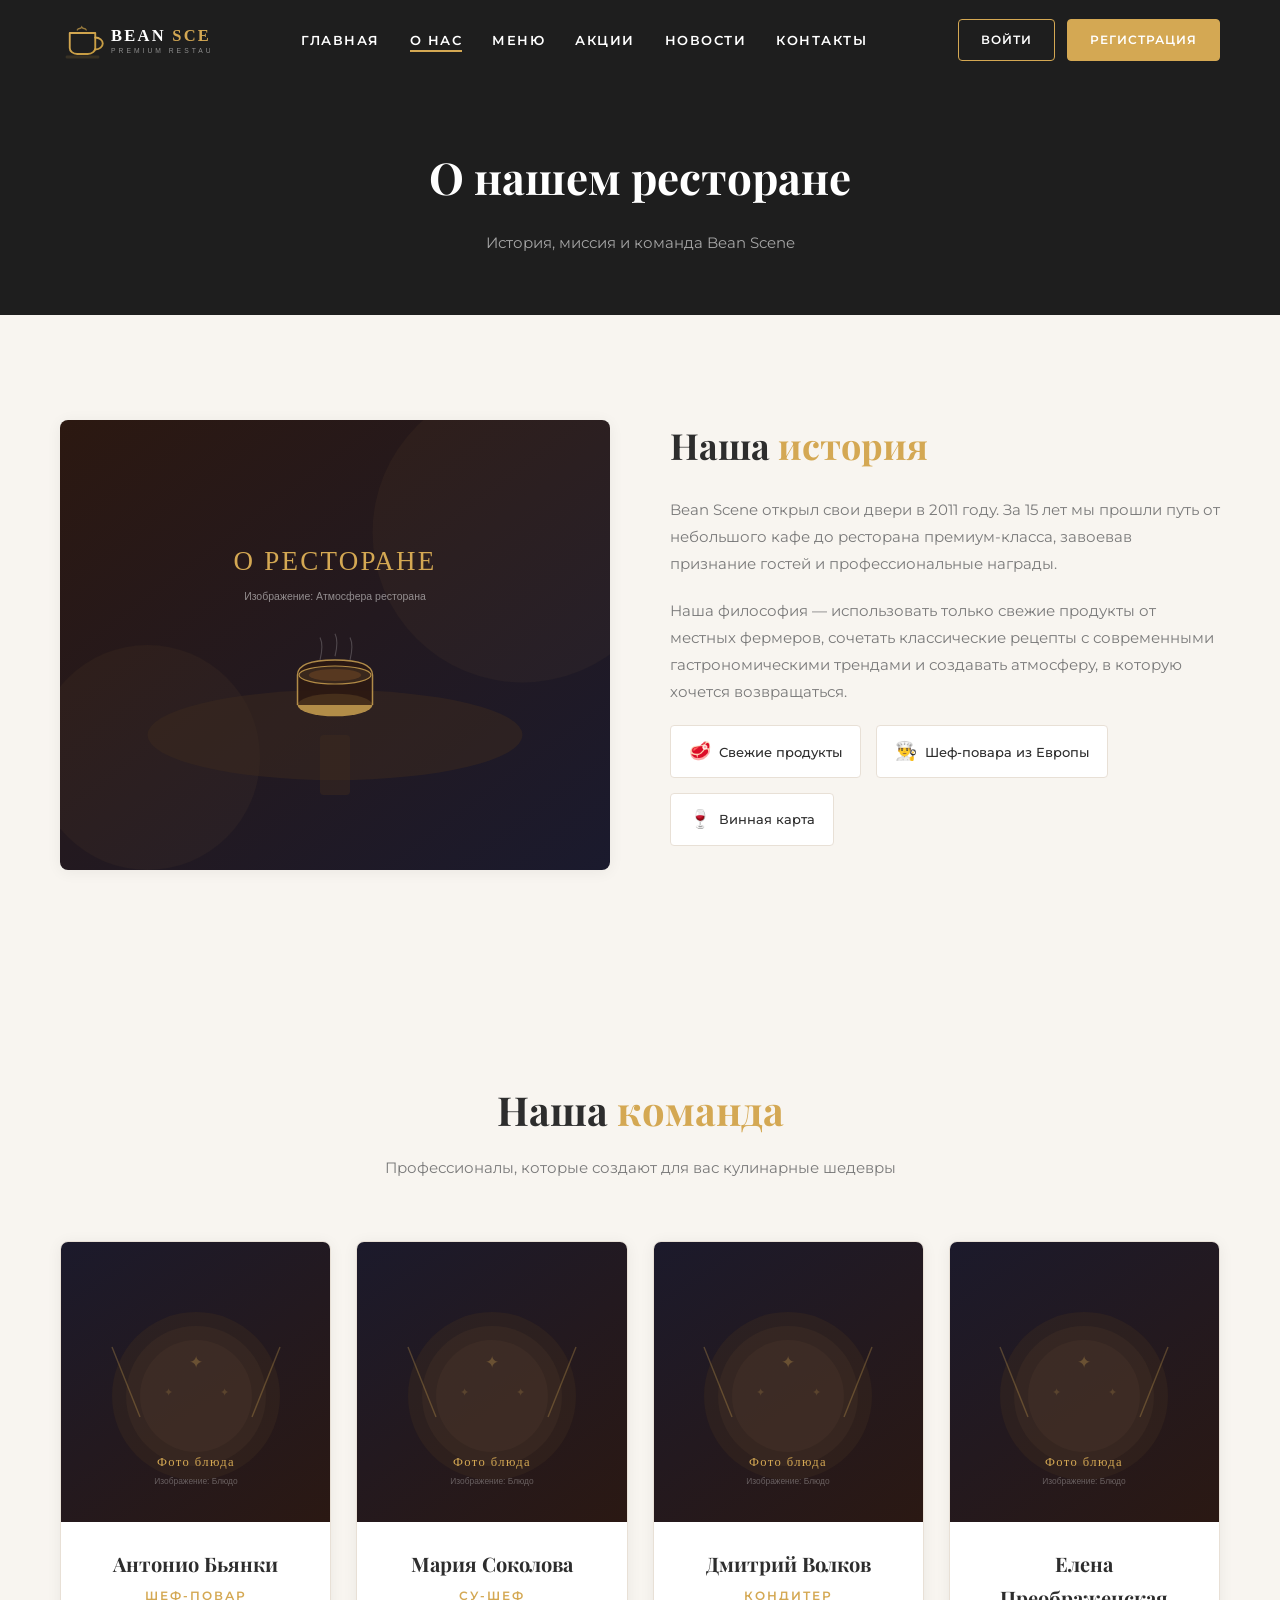
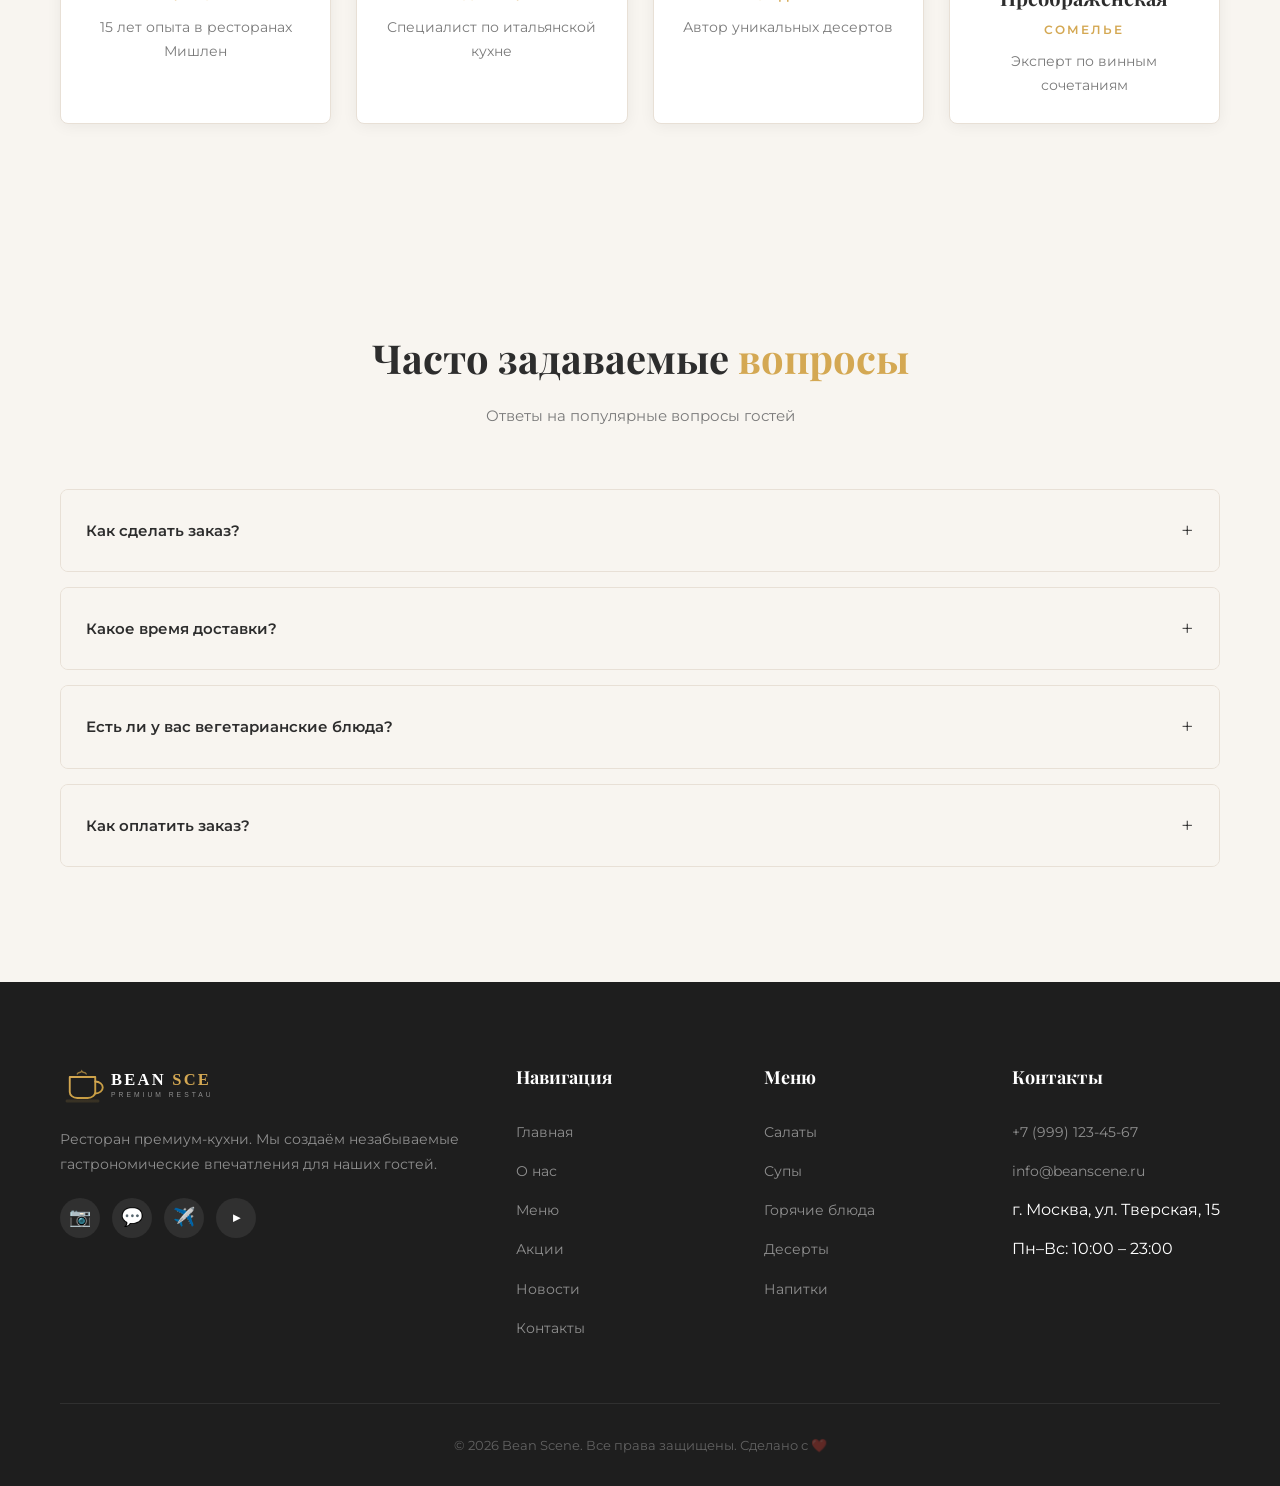
==== commit 0ca0cba8: "Add SVG placeholder images (hero-bg, about, placeholder) instead of missing JPGs" ====
--- a/frontend/about.html
+++ b/frontend/about.html
@@ -42,7 +42,7 @@
         <div class="container">
             <div class="about-grid">
                 <div class="about-image fade-in">
-                    <img src="images/about.jpg" alt="О ресторане">
+                    <img src="images/about.svg" alt="О ресторане">
                 </div>
                 <div class="about-text fade-in">
                     <h2>Наша <span>история</span></h2>
@@ -73,7 +73,7 @@
             <p class="section-subtitle fade-in">Профессионалы, которые создают для вас кулинарные шедевры</p>
             <div class="team-grid">
                 <div class="team-card fade-in">
-                    <img class="team-card-image" src="images/placeholder.jpg" alt="Антонио Бьянки">
+                    <img class="team-card-image" src="images/placeholder.svg" alt="Антонио Бьянки">
                     <div class="team-card-body">
                         <h3>Антонио Бьянки</h3>
                         <div class="team-role">Шеф-повар</div>
@@ -81,7 +81,7 @@
                     </div>
                 </div>
                 <div class="team-card fade-in">
-                    <img class="team-card-image" src="images/placeholder.jpg" alt="Мария Соколова">
+                    <img class="team-card-image" src="images/placeholder.svg" alt="Мария Соколова">
                     <div class="team-card-body">
                         <h3>Мария Соколова</h3>
                         <div class="team-role">Су-шеф</div>
@@ -89,7 +89,7 @@
                     </div>
                 </div>
                 <div class="team-card fade-in">
-                    <img class="team-card-image" src="images/placeholder.jpg" alt="Дмитрий Волков">
+                    <img class="team-card-image" src="images/placeholder.svg" alt="Дмитрий Волков">
                     <div class="team-card-body">
                         <h3>Дмитрий Волков</h3>
                         <div class="team-role">Кондитер</div>
@@ -97,7 +97,7 @@
                     </div>
                 </div>
                 <div class="team-card fade-in">
-                    <img class="team-card-image" src="images/placeholder.jpg" alt="Елена Преображенская">
+                    <img class="team-card-image" src="images/placeholder.svg" alt="Елена Преображенская">
                     <div class="team-card-body">
                         <h3>Елена Преображенская</h3>
                         <div class="team-role">Сомелье</div>
--- a/frontend/css/style.css
+++ b/frontend/css/style.css
@@ -200,7 +200,7 @@
     justify-content: center;
     text-align: center;
     background: linear-gradient(var(--color-overlay), var(--color-overlay)), 
-                url('../images/hero-bg.jpg');
+                url('../images/hero-bg.svg');
     background-size: cover;
     background-position: center;
     background-attachment: fixed;
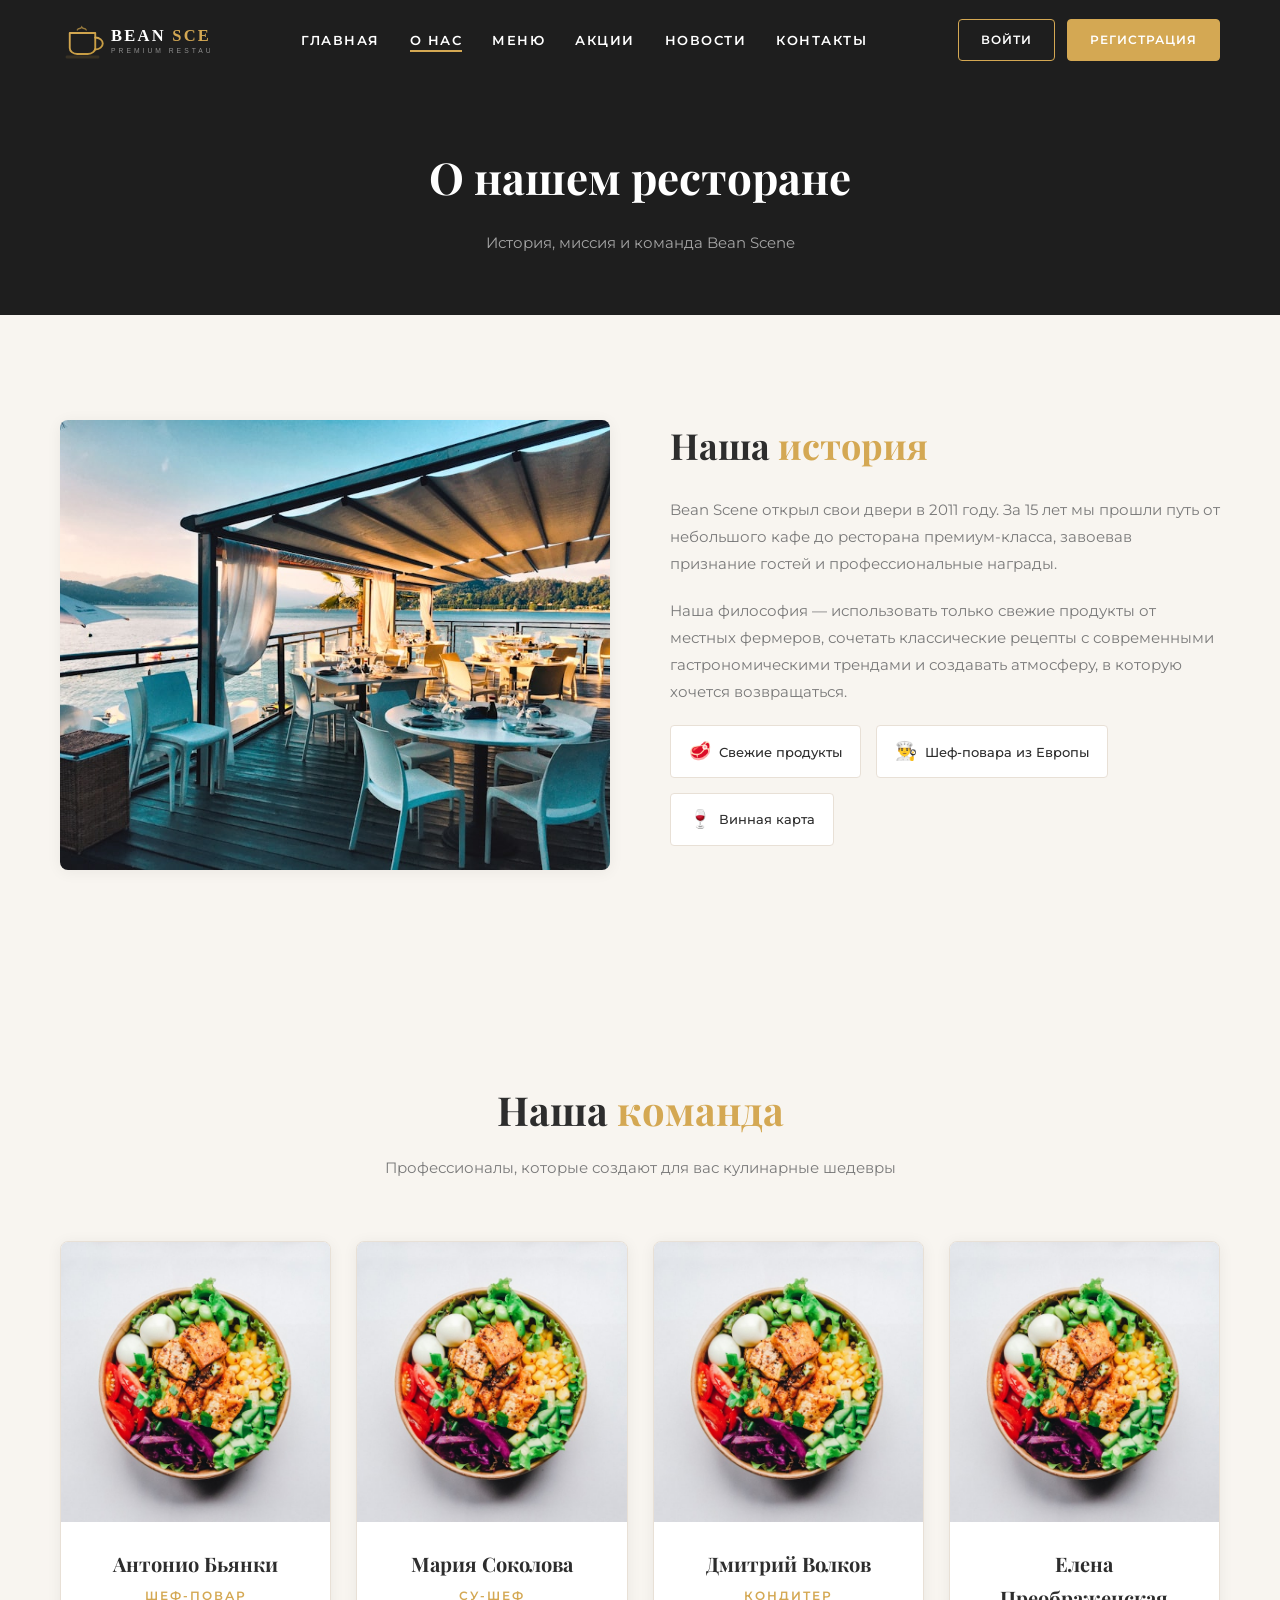
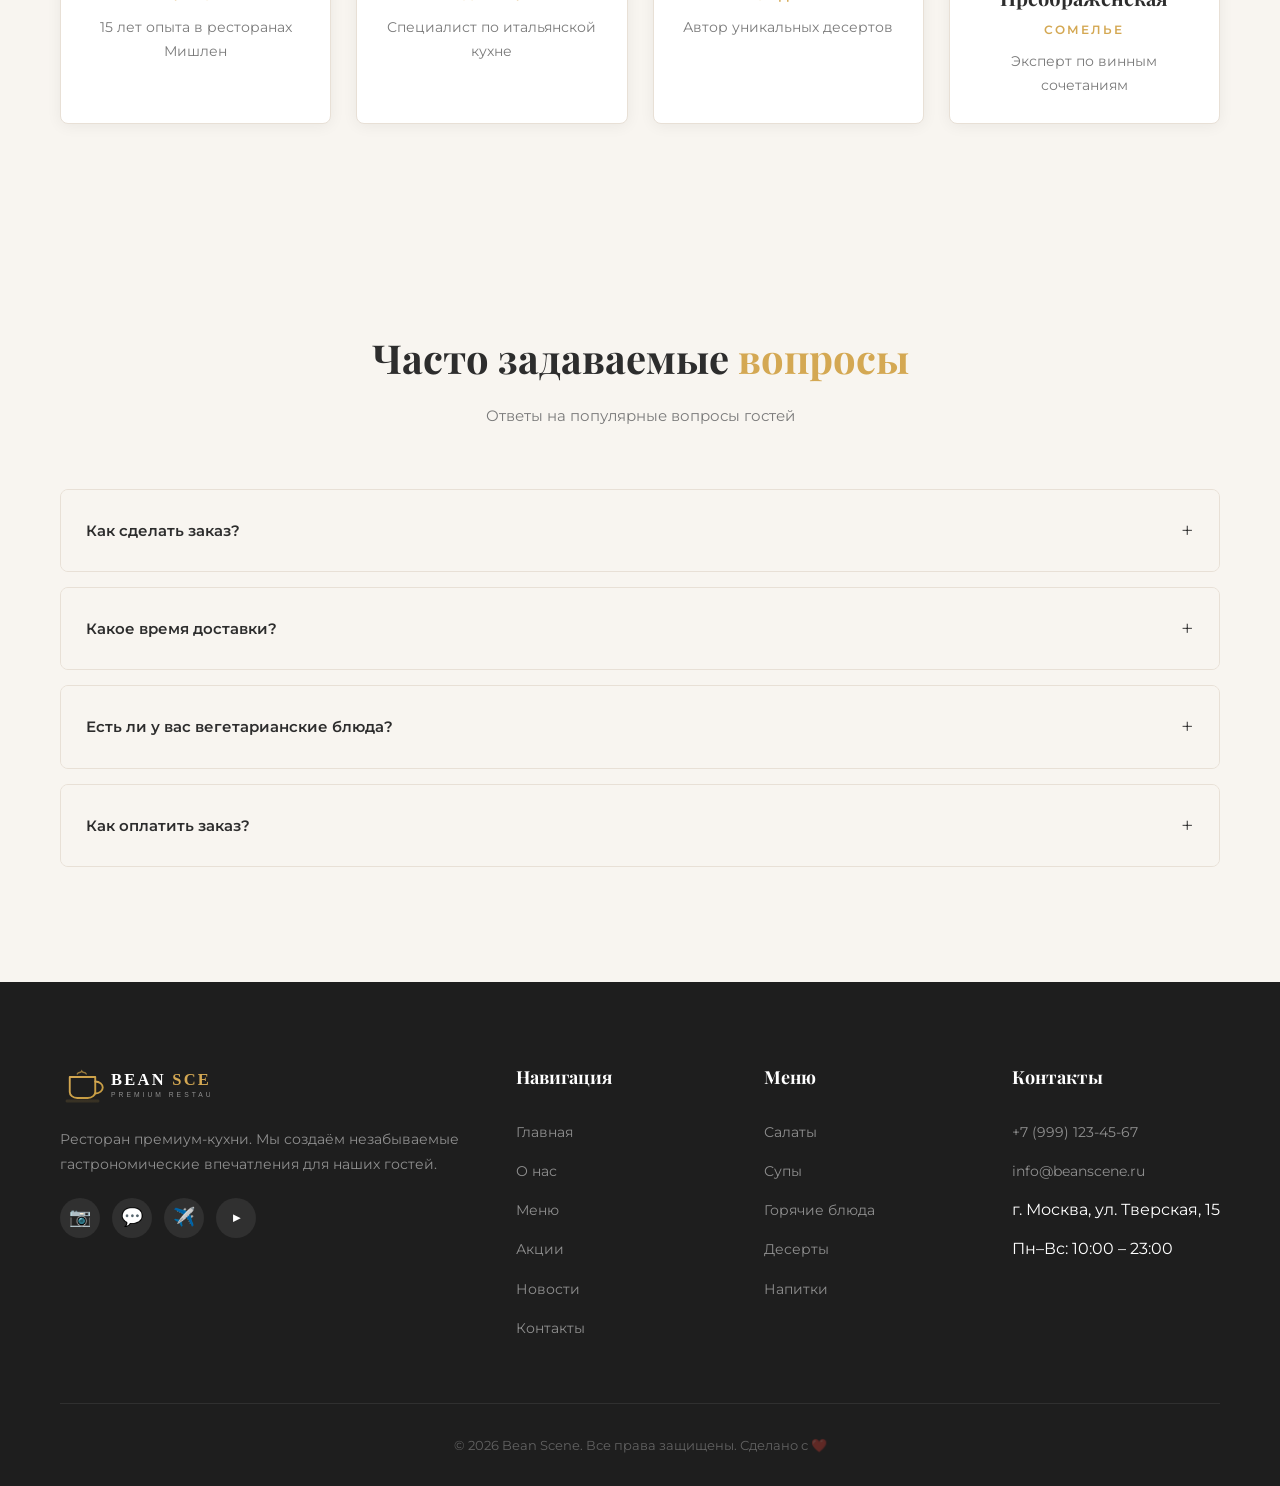
==== commit a9cee5b0: "Replace SVG placeholders with real Unsplash photos (hero-bg, about, placeholder)" ====
--- a/frontend/about.html
+++ b/frontend/about.html
@@ -42,7 +42,7 @@
         <div class="container">
             <div class="about-grid">
                 <div class="about-image fade-in">
-                    <img src="images/about.svg" alt="О ресторане">
+                    <img src="images/about.jpg" alt="О ресторане">
                 </div>
                 <div class="about-text fade-in">
                     <h2>Наша <span>история</span></h2>
@@ -73,7 +73,7 @@
             <p class="section-subtitle fade-in">Профессионалы, которые создают для вас кулинарные шедевры</p>
             <div class="team-grid">
                 <div class="team-card fade-in">
-                    <img class="team-card-image" src="images/placeholder.svg" alt="Антонио Бьянки">
+                    <img class="team-card-image" src="images/placeholder.jpg" alt="Антонио Бьянки">
                     <div class="team-card-body">
                         <h3>Антонио Бьянки</h3>
                         <div class="team-role">Шеф-повар</div>
@@ -81,7 +81,7 @@
                     </div>
                 </div>
                 <div class="team-card fade-in">
-                    <img class="team-card-image" src="images/placeholder.svg" alt="Мария Соколова">
+                    <img class="team-card-image" src="images/placeholder.jpg" alt="Мария Соколова">
                     <div class="team-card-body">
                         <h3>Мария Соколова</h3>
                         <div class="team-role">Су-шеф</div>
@@ -89,7 +89,7 @@
                     </div>
                 </div>
                 <div class="team-card fade-in">
-                    <img class="team-card-image" src="images/placeholder.svg" alt="Дмитрий Волков">
+                    <img class="team-card-image" src="images/placeholder.jpg" alt="Дмитрий Волков">
                     <div class="team-card-body">
                         <h3>Дмитрий Волков</h3>
                         <div class="team-role">Кондитер</div>
@@ -97,7 +97,7 @@
                     </div>
                 </div>
                 <div class="team-card fade-in">
-                    <img class="team-card-image" src="images/placeholder.svg" alt="Елена Преображенская">
+                    <img class="team-card-image" src="images/placeholder.jpg" alt="Елена Преображенская">
                     <div class="team-card-body">
                         <h3>Елена Преображенская</h3>
                         <div class="team-role">Сомелье</div>
--- a/frontend/css/style.css
+++ b/frontend/css/style.css
@@ -200,7 +200,7 @@
     justify-content: center;
     text-align: center;
     background: linear-gradient(var(--color-overlay), var(--color-overlay)), 
-                url('../images/hero-bg.svg');
+                url('../images/hero-bg.jpg');
     background-size: cover;
     background-position: center;
     background-attachment: fixed;
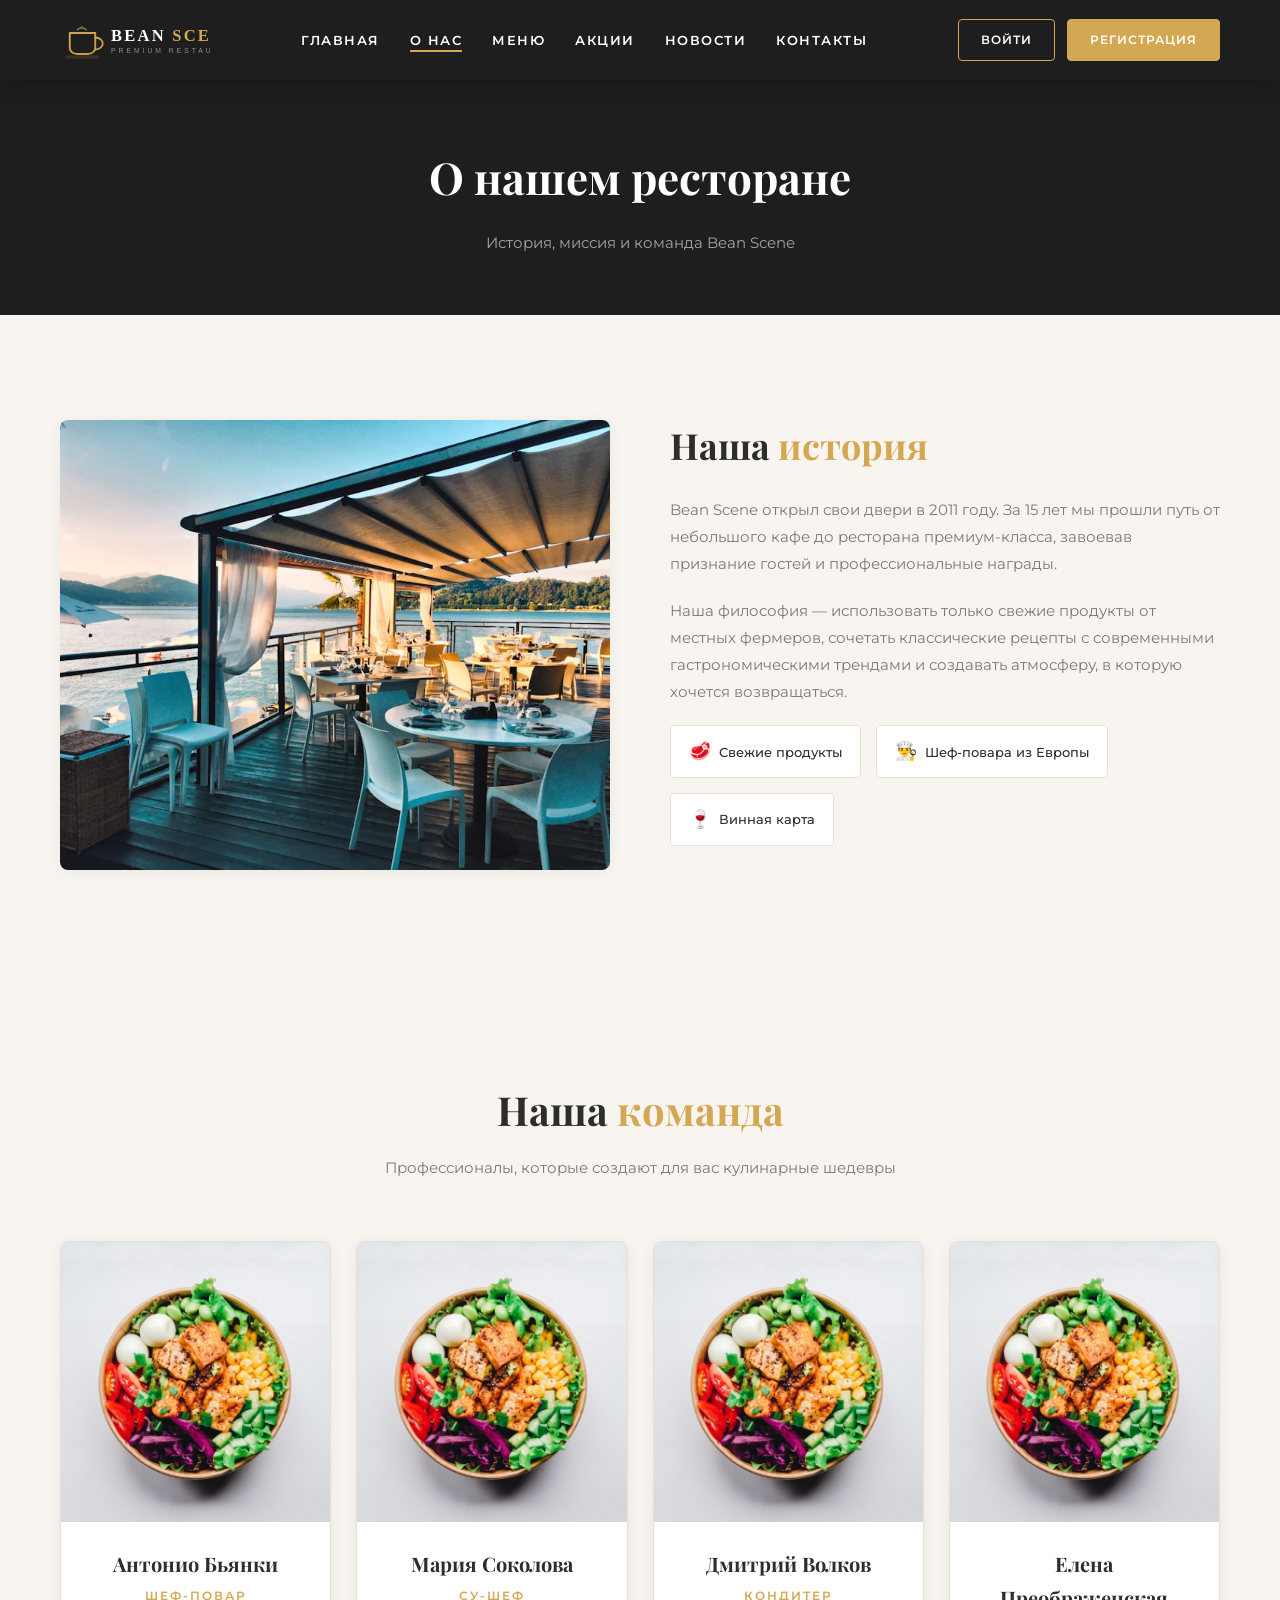
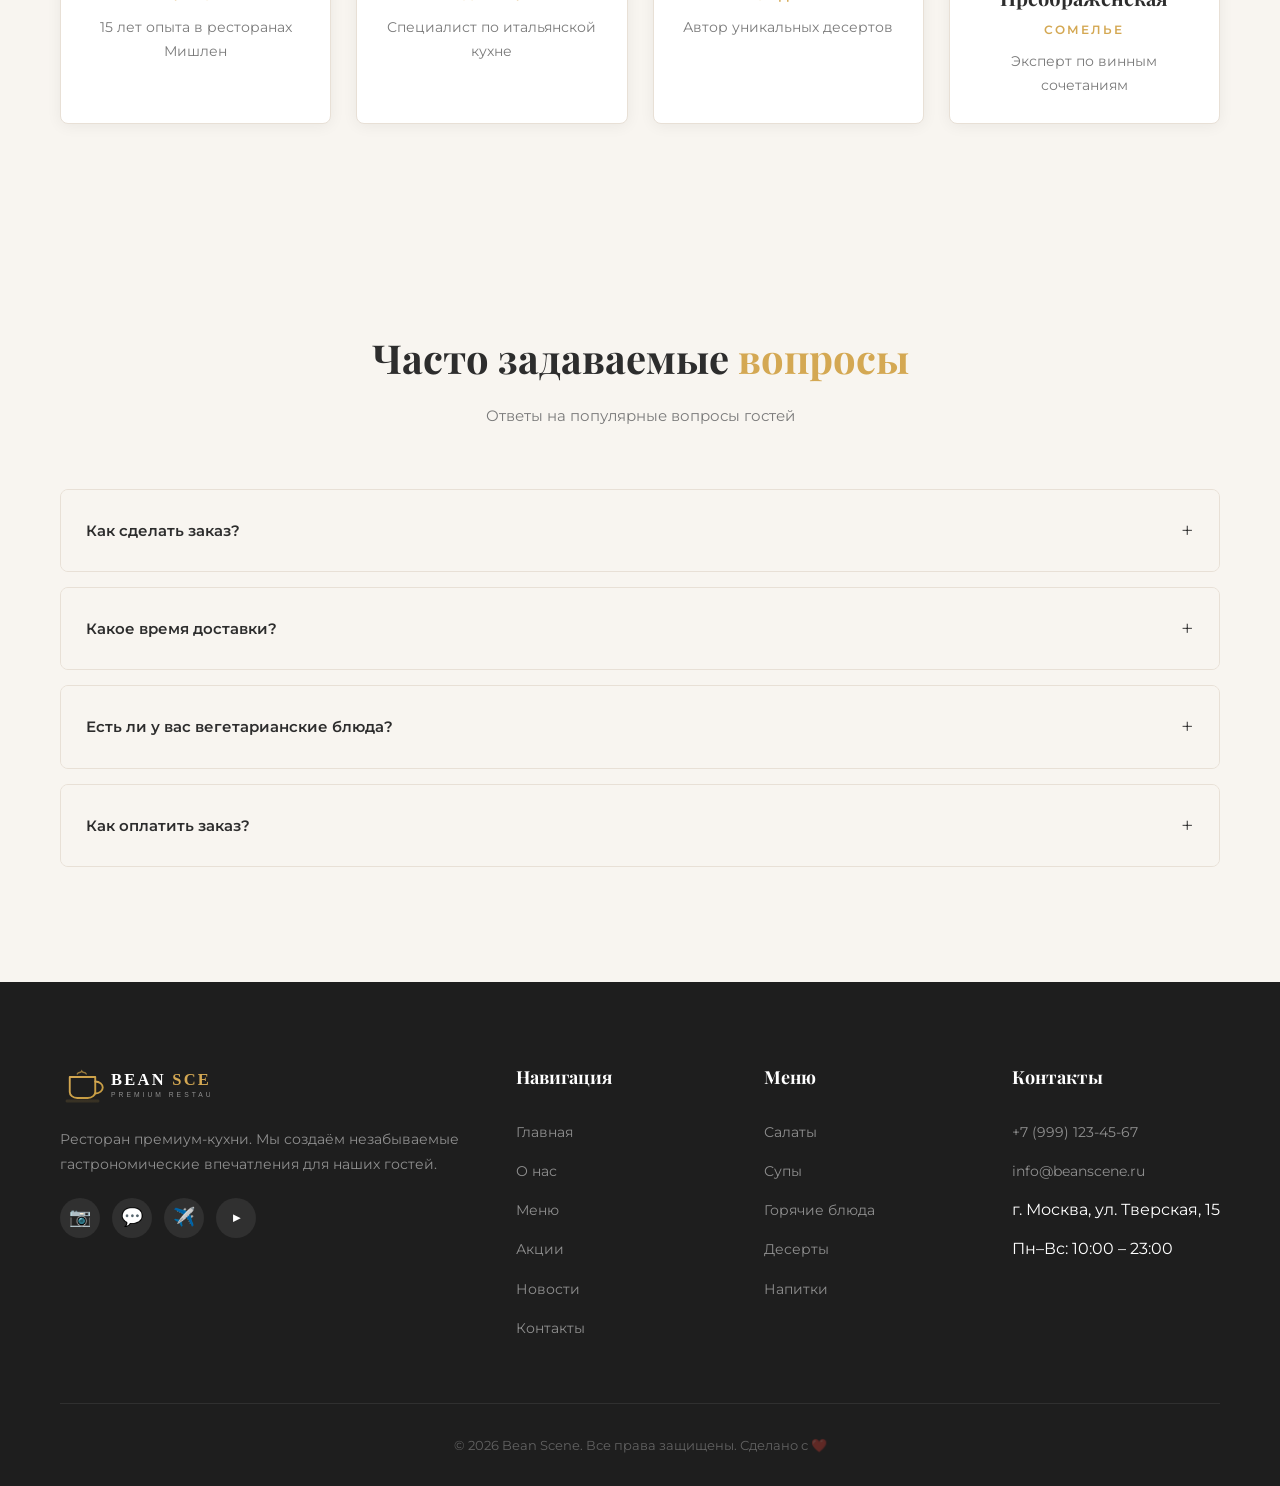
==== commit 5094237d: "Fix menu: convert to PHP with auth check, AJAX add-to-cart, fix cart_add response" ====
--- a/frontend/about.html
+++ b/frontend/about.html
@@ -18,7 +18,7 @@
                 <ul>
                     <li><a href="index.html">Главная</a></li>
                     <li><a href="about.html" class="active">О нас</a></li>
-                    <li><a href="menu.html">Меню</a></li>
+                    <li><a href="menu.php">Меню</a></li>
                     <li><a href="promotions.html">Акции</a></li>
                     <li><a href="news.html">Новости</a></li>
                     <li><a href="contact.html">Контакты</a></li>
@@ -149,7 +149,7 @@
                     <ul>
                         <li><a href="index.html">Главная</a></li>
                         <li><a href="about.html">О нас</a></li>
-                        <li><a href="menu.html">Меню</a></li>
+                        <li><a href="menu.php">Меню</a></li>
                         <li><a href="promotions.html">Акции</a></li>
                         <li><a href="news.html">Новости</a></li>
                         <li><a href="contact.html">Контакты</a></li>
@@ -158,11 +158,11 @@
                 <div class="footer-col">
                     <h4>Меню</h4>
                     <ul>
-                        <li><a href="menu.html">Салаты</a></li>
-                        <li><a href="menu.html">Супы</a></li>
-                        <li><a href="menu.html">Горячие блюда</a></li>
-                        <li><a href="menu.html">Десерты</a></li>
-                        <li><a href="menu.html">Напитки</a></li>
+                        <li><a href="menu.php">Салаты</a></li>
+                        <li><a href="menu.php">Супы</a></li>
+                        <li><a href="menu.php">Горячие блюда</a></li>
+                        <li><a href="menu.php">Десерты</a></li>
+                        <li><a href="menu.php">Напитки</a></li>
                     </ul>
                 </div>
                 <div class="footer-col">
--- a/frontend/css/style.css
+++ b/frontend/css/style.css
@@ -52,17 +52,18 @@
     left: 0;
     width: 100%;
     height: var(--header-height);
-    background: transparent;
+    background: var(--color-bg-dark);
     color: var(--color-text-white);
     z-index: 1000;
     display: flex;
     align-items: center;
     transition: all 0.4s;
+    box-shadow: 0 2px 20px rgba(0,0,0,0.3);
 }
 
 .header.scrolled {
     background: var(--color-bg-dark);
-    box-shadow: 0 2px 20px rgba(0,0,0,0.3);
+    box-shadow: 0 2px 20px rgba(0,0,0,0.4);
 }
 
 .header .container {
@@ -139,6 +140,7 @@
     text-transform: uppercase;
     letter-spacing: 1px;
     transition: all 0.3s;
+    text-decoration: none;
 }
 
 .header-actions a:hover {
@@ -154,6 +156,54 @@
 .header-actions .btn-primary:hover {
     background: var(--color-primary-hover);
     border-color: var(--color-primary-hover);
+}
+
+/* ========== CART BADGE ========== */
+.cart-btn {
+    position: relative;
+    font-size: 1.4rem;
+    padding: 8px 14px !important;
+    border: none !important;
+}
+
+.cart-count {
+    position: absolute;
+    top: -4px;
+    right: -4px;
+    background: var(--color-primary);
+    color: #fff;
+    font-size: 0.65rem;
+    font-weight: 700;
+    width: 18px;
+    height: 18px;
+    border-radius: 50%;
+    display: flex;
+    align-items: center;
+    justify-content: center;
+    line-height: 1;
+}
+
+.user-info {
+    color: var(--color-primary);
+    font-size: 0.8rem;
+    font-weight: 500;
+    white-space: nowrap;
+}
+
+.btn-logout {
+    padding: 6px 14px !important;
+    border: 1px solid rgba(255,255,255,0.3) !important;
+    border-radius: 4px;
+    font-size: 11px !important;
+    text-transform: uppercase;
+    letter-spacing: 1px;
+    transition: all 0.3s;
+}
+
+.btn-logout:hover {
+    border-color: #e74c3c !important;
+    background: transparent !important;
+    color: #e74c3c !important;
 }
 
 /* ========== BUTTONS ========== */
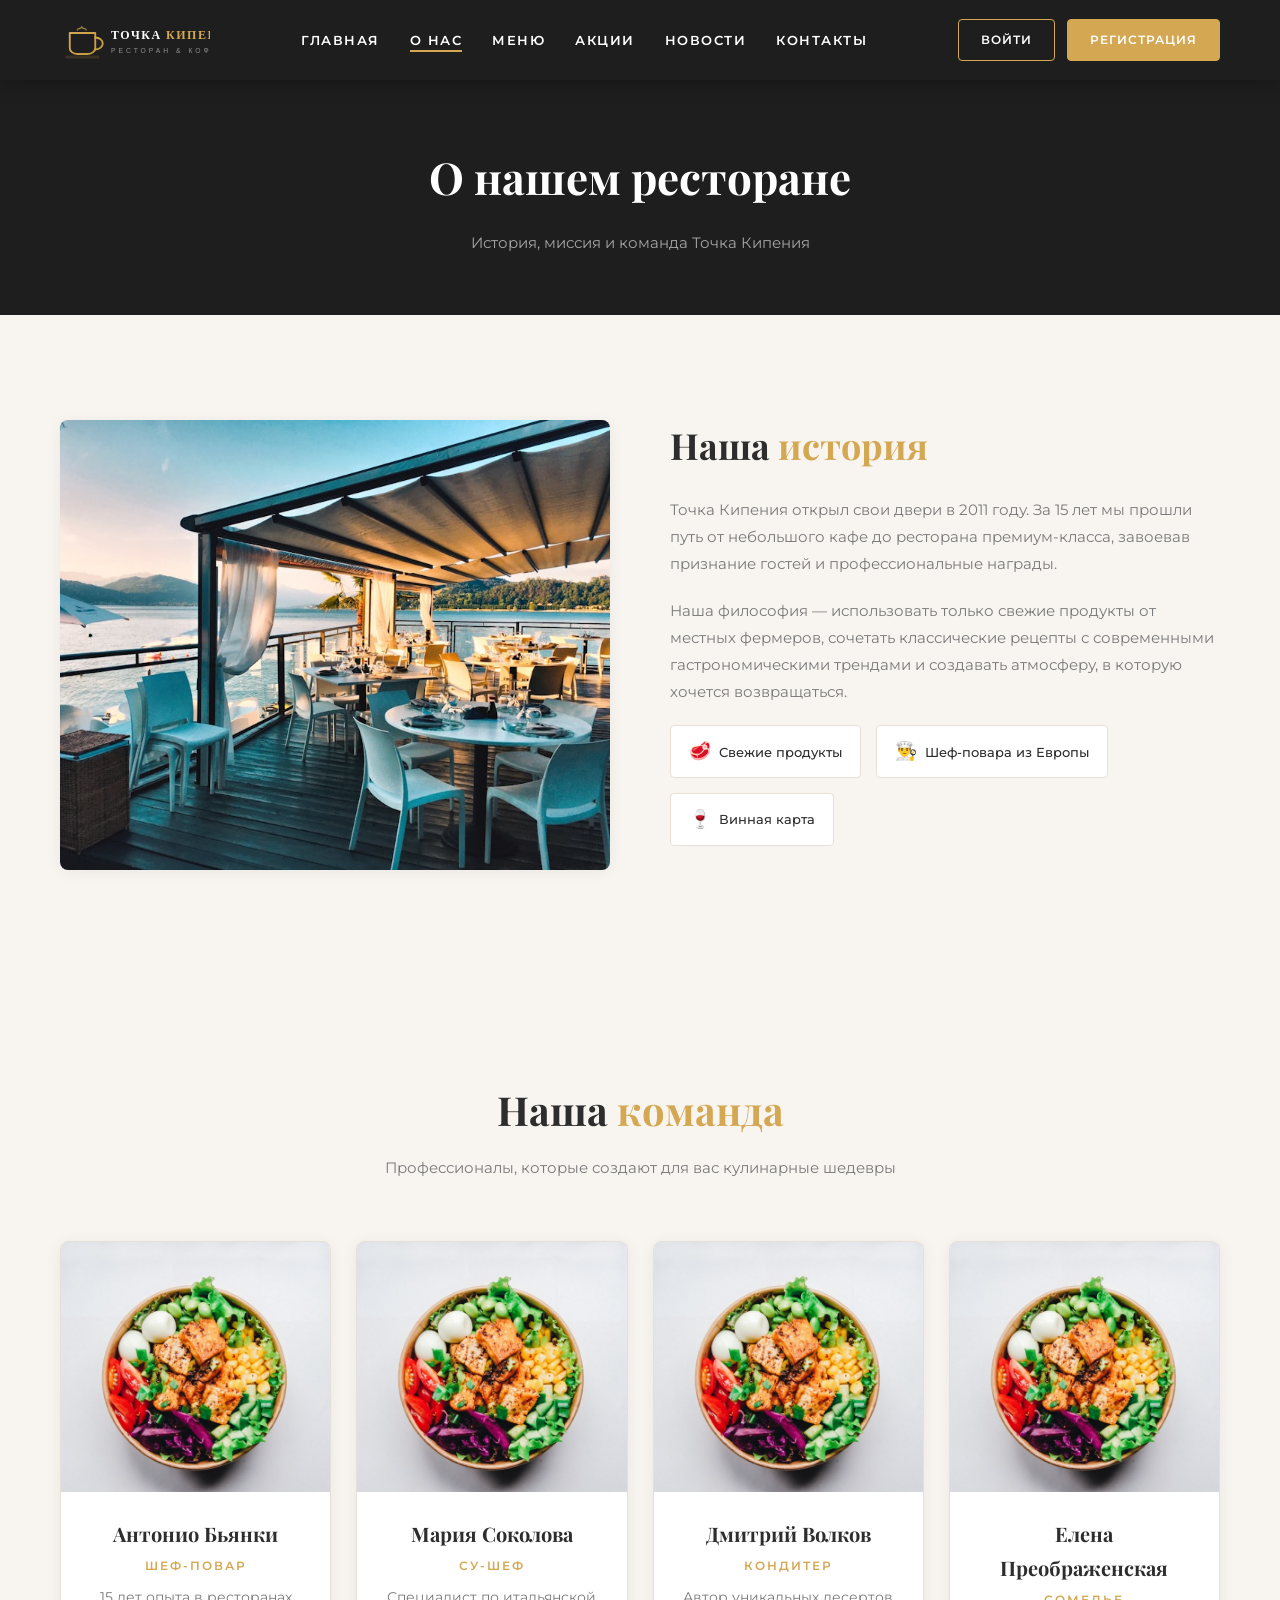
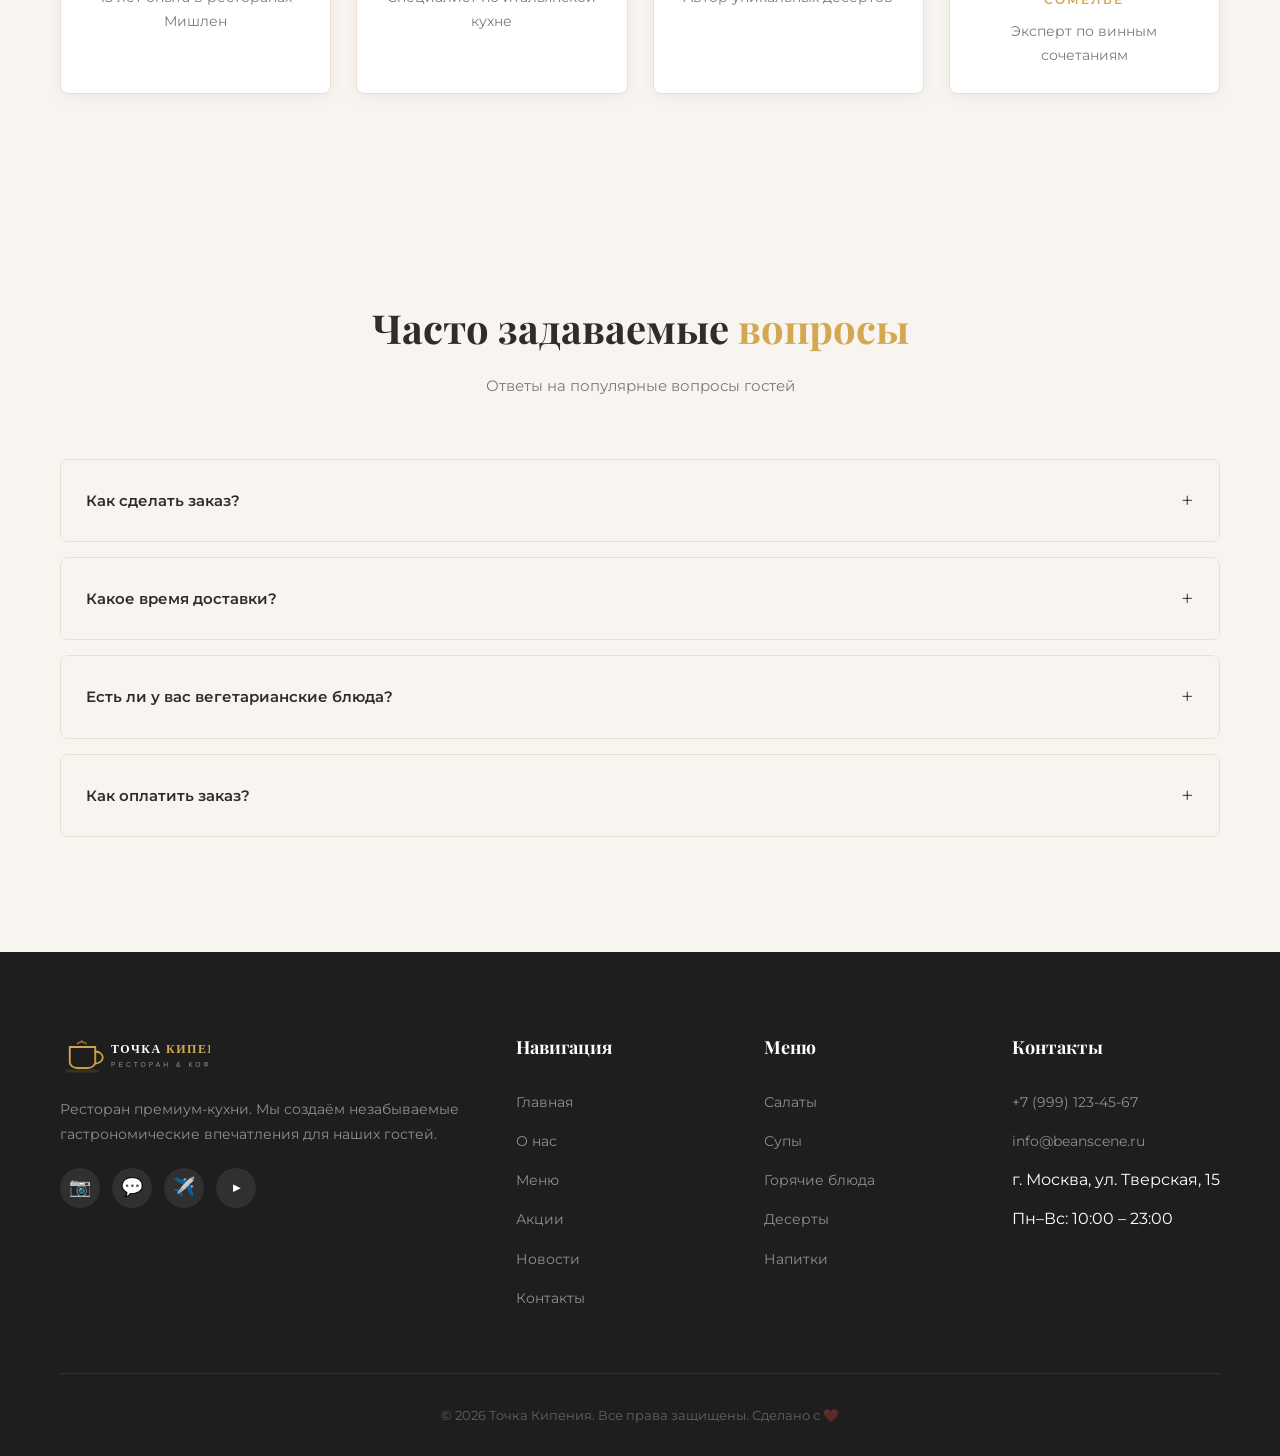
==== commit 9b94d2d2: "Ребрендинг: Bean Scene → Точка Кипения + исправление багов - Переименование Bean Scene в Точка Кипен" ====
--- a/frontend/about.html
+++ b/frontend/about.html
@@ -3,7 +3,7 @@
 <head>
     <meta charset="UTF-8">
     <meta name="viewport" content="width=device-width, initial-scale=1.0">
-    <title>О нас — Bean Scene</title>
+    <title>О нас — Точка Кипения</title>
     <link rel="stylesheet" href="css/color.css">
     <link rel="stylesheet" href="css/style.css">
     <link rel="icon" type="image/svg+xml" href="images/logo.svg">
@@ -12,16 +12,16 @@
     <header class="header" id="header">
         <div class="container">
             <a href="index.html" class="logo">
-                <img src="images/logo.svg" alt="Bean Scene" height="50">
+                <img src="images/logo.svg" alt="Точка Кипения" height="50">
             </a>
             <nav class="nav">
                 <ul>
                     <li><a href="index.html">Главная</a></li>
-                    <li><a href="about.html" class="active">О нас</a></li>
+                    <li><a href="about.php" class="active">О нас</a></li>
                     <li><a href="menu.php">Меню</a></li>
-                    <li><a href="promotions.html">Акции</a></li>
-                    <li><a href="news.html">Новости</a></li>
-                    <li><a href="contact.html">Контакты</a></li>
+                    <li><a href="promotions.php">Акции</a></li>
+                    <li><a href="news.php">Новости</a></li>
+                    <li><a href="contact.php">Контакты</a></li>
                 </ul>
             </nav>
             <div class="header-actions">
@@ -34,7 +34,7 @@
     <section class="page-hero">
         <div class="container">
             <h1>О нашем ресторане</h1>
-            <p>История, миссия и команда Bean Scene</p>
+            <p>История, миссия и команда Точка Кипения</p>
         </div>
     </section>
 
@@ -46,7 +46,7 @@
                 </div>
                 <div class="about-text fade-in">
                     <h2>Наша <span>история</span></h2>
-                    <p>Bean Scene открыл свои двери в 2011 году. За 15 лет мы прошли путь от небольшого кафе до ресторана премиум-класса, завоевав признание гостей и профессиональные награды.</p>
+                    <p>Точка Кипения открыл свои двери в 2011 году. За 15 лет мы прошли путь от небольшого кафе до ресторана премиум-класса, завоевав признание гостей и профессиональные награды.</p>
                     <p>Наша философия — использовать только свежие продукты от местных фермеров, сочетать классические рецепты с современными гастрономическими трендами и создавать атмосферу, в которую хочется возвращаться.</p>
                     <div class="about-features">
                         <div class="about-feature">
@@ -134,7 +134,7 @@
             <div class="footer-grid">
                 <div class="footer-col">
                     <a href="index.html" class="logo" style="margin-bottom: 20px;">
-                        <img src="images/logo.svg" alt="Bean Scene" height="40">
+                        <img src="images/logo.svg" alt="Точка Кипения" height="40">
                     </a>
                     <p>Ресторан премиум-кухни. Мы создаём незабываемые гастрономические впечатления для наших гостей.</p>
                     <div class="social-links">
@@ -148,11 +148,11 @@
                     <h4>Навигация</h4>
                     <ul>
                         <li><a href="index.html">Главная</a></li>
-                        <li><a href="about.html">О нас</a></li>
+                        <li><a href="about.php">О нас</a></li>
                         <li><a href="menu.php">Меню</a></li>
-                        <li><a href="promotions.html">Акции</a></li>
-                        <li><a href="news.html">Новости</a></li>
-                        <li><a href="contact.html">Контакты</a></li>
+                        <li><a href="promotions.php">Акции</a></li>
+                        <li><a href="news.php">Новости</a></li>
+                        <li><a href="contact.php">Контакты</a></li>
                     </ul>
                 </div>
                 <div class="footer-col">
@@ -176,7 +176,7 @@
                 </div>
             </div>
             <div class="footer-bottom">
-                <p>&copy; 2026 Bean Scene. Все права защищены. Сделано с ❤️</p>
+                <p>&copy; 2026 Точка Кипения. Все права защищены. Сделано с ❤️</p>
             </div>
         </div>
     </footer>
--- a/frontend/css/style.css
+++ b/frontend/css/style.css
@@ -204,6 +204,33 @@
     border-color: #e74c3c !important;
     background: transparent !important;
     color: #e74c3c !important;
+}
+
+/* ========== HEADER AVATAR ========== */
+.header-avatar-link {
+    padding: 0 !important;
+    border: none !important;
+    display: flex;
+    align-items: center;
+}
+
+.header-avatar {
+    width: 36px;
+    height: 36px;
+    border-radius: 50%;
+    object-fit: cover;
+    border: 2px solid var(--color-primary);
+    transition: transform 0.2s, box-shadow 0.2s;
+}
+
+.header-avatar:hover {
+    transform: scale(1.1);
+    box-shadow: 0 0 15px rgba(212, 168, 83, 0.4);
+}
+
+.header-avatar-placeholder {
+    font-size: 1.5rem;
+    line-height: 1;
 }
 
 /* ========== BUTTONS ========== */
@@ -1336,3 +1363,145 @@
         padding: 25px;
     }
 }
+
+/* ========== IMAGE MODAL (click to enlarge) ========== */
+.clickable-img {
+    cursor: pointer;
+    transition: transform 0.2s;
+}
+.clickable-img:hover {
+    transform: scale(1.02);
+}
+
+.img-modal-overlay {
+    position: fixed;
+    inset: 0;
+    z-index: 99999;
+    background: rgba(0,0,0,0);
+    backdrop-filter: blur(0px);
+    -webkit-backdrop-filter: blur(0px);
+    align-items: center;
+    justify-content: center;
+    padding: 40px;
+    display: flex;
+    visibility: hidden;
+    opacity: 0;
+    transition: background 0.4s ease, backdrop-filter 0.4s ease, visibility 0.4s, opacity 0.4s;
+}
+.img-modal-overlay.active {
+    visibility: visible;
+    opacity: 1;
+    background: rgba(0,0,0,0.85);
+    backdrop-filter: blur(12px);
+    -webkit-backdrop-filter: blur(12px);
+}
+
+.img-modal-content {
+    max-width: 90vw;
+    max-height: 85vh;
+    border-radius: 12px;
+    object-fit: contain;
+    box-shadow: 0 20px 60px rgba(0,0,0,0.6);
+    transform: scale(0.7);
+    opacity: 0;
+    transition: transform 0.4s cubic-bezier(0.34, 1.56, 0.64, 1), opacity 0.4s ease;
+}
+.img-modal-overlay.active .img-modal-content {
+    transform: scale(1);
+    opacity: 1;
+}
+
+.img-modal-close {
+    position: absolute;
+    top: 20px;
+    right: 30px;
+    background: none;
+    border: none;
+    color: #fff;
+    font-size: 3rem;
+    cursor: pointer;
+    line-height: 1;
+    opacity: 0.7;
+    transition: opacity 0.2s;
+}
+.img-modal-close:hover {
+    opacity: 1;
+}
+
+/* ========== TEAM CARD IMAGE ========== */
+.team-card-image { width: 100%; height: 250px; object-fit: cover; object-position: top; }
+
+/* ========== MOBILE BURGER MENU ========== */
+.burger-btn {
+    display: none;
+    background: none;
+    border: none;
+    font-size: 1.8rem;
+    cursor: pointer;
+    color: var(--color-text);
+    padding: 5px;
+    line-height: 1;
+}
+
+@media (max-width: 768px) {
+    .burger-btn {
+        display: block;
+    }
+    .nav {
+        position: fixed;
+        top: 0;
+        left: 0;
+        bottom: 0;
+        width: 280px;
+        background: var(--color-surface);
+        z-index: 1000;
+        transform: translateX(-100%);
+        transition: transform 0.3s ease;
+        padding: 80px 30px 30px;
+        box-shadow: 4px 0 20px rgba(0,0,0,0.15);
+    }
+    .nav.mobile-open {
+        transform: translateX(0);
+    }
+    .nav ul {
+        flex-direction: column;
+        gap: 5px;
+    }
+    .nav a {
+        display: block;
+        padding: 12px 15px;
+        font-size: 1rem;
+    }
+    .nav-overlay {
+        display: none;
+        position: fixed;
+        inset: 0;
+        background: rgba(0,0,0,0.4);
+        z-index: 999;
+    }
+    .nav-overlay.active {
+        display: block;
+    }
+    .header .container {
+        justify-content: space-between;
+    }
+    .header-actions a {
+        padding: 6px 10px;
+        font-size: 10px;
+    }
+    .dishes-grid { grid-template-columns: repeat(2, 1fr); gap: 15px; }
+    .profile-layout { grid-template-columns: 1fr; }
+    .order-card-header,
+    .order-card-footer { flex-direction: column; gap: 8px; }
+    .order-items-table { font-size: 0.8rem; }
+    .order-items-table th,
+    .order-items-table td { padding: 5px; }
+    .dish-card-body { padding: 12px; }
+}
+
+@media (max-width: 480px) {
+    .dishes-grid { grid-template-columns: 1fr; }
+    .hero h1 { font-size: 26px; }
+    .header-actions a { font-size: 9px; padding: 5px 8px; }
+    .header .logo img { height: 35px; }
+}
